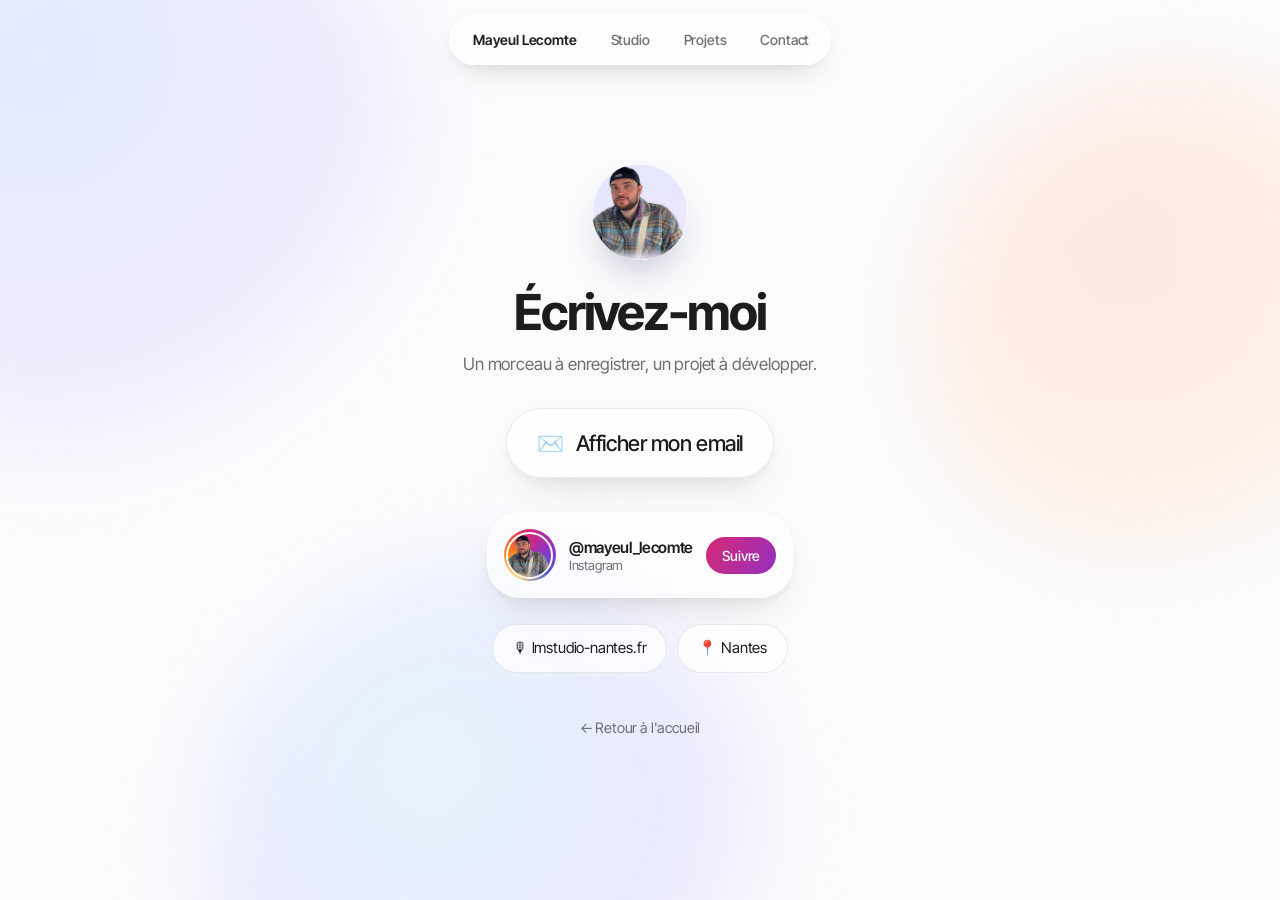
==== contact.html @ 8d869623 "Page Contact dédiée + carte Instagram, CSS/JS partagés" ====
<!DOCTYPE html>
<html lang="fr">
<head>
<meta charset="utf-8">
<meta name="viewport" content="width=device-width, initial-scale=1, viewport-fit=cover">

<title>Contact — Mayeul Lecomte</title>
<meta name="description" content="Contacter Mayeul Lecomte, créateur de LM Studio à Nantes et développeur : email et Instagram.">
<link rel="canonical" href="https://mayeullecomte.github.io/contact.html">
<meta name="robots" content="index, follow">
<meta name="theme-color" content="#fbfbfd">

<meta property="og:type" content="profile">
<meta property="og:site_name" content="Mayeul Lecomte">
<meta property="og:title" content="Contact — Mayeul Lecomte">
<meta property="og:description" content="Écrire à Mayeul Lecomte, créateur de LM Studio à Nantes.">
<meta property="og:url" content="https://mayeullecomte.github.io/contact.html">
<meta property="og:image" content="https://mayeullecomte.github.io/assets/og.jpg">
<meta property="og:locale" content="fr_FR">

<link rel="preconnect" href="https://fonts.googleapis.com">
<link rel="preconnect" href="https://fonts.gstatic.com" crossorigin>
<link href="https://fonts.googleapis.com/css2?family=Inter+Tight:wght@400;500;600;700&display=swap" rel="stylesheet">
<link rel="icon" href="data:image/svg+xml,<svg xmlns='http://www.w3.org/2000/svg' viewBox='0 0 100 100'><defs><linearGradient id='g' x1='0' y1='0' x2='1' y2='1'><stop offset='0' stop-color='%235e5ce6'/><stop offset='1' stop-color='%230a84ff'/></linearGradient></defs><circle cx='50' cy='50' r='44' fill='url(%23g)'/><circle cx='36' cy='34' r='13' fill='white' opacity='.6'/></svg>">
<link rel="apple-touch-icon" href="assets/icon.png">
<link rel="stylesheet" href="assets/style.css">
<style>
.contact-page{min-height:100svh;display:flex;flex-direction:column;justify-content:center;padding-top:120px}
.contact-page .avatar{
  width:96px;height:96px;border-radius:50%;margin:0 auto 26px;overflow:hidden;
  background:linear-gradient(155deg,#dfe7ff,#f4e6ff);
  box-shadow:0 20px 40px -18px rgba(30,40,90,.4), inset 0 0 0 1px rgba(255,255,255,.7);
}
.contact-page .avatar img{width:100%;height:100%;object-fit:cover;object-position:50% 18%}
.mail-line{
  display:inline-flex;align-items:center;gap:12px;margin-top:30px;padding:18px 30px;border-radius:999px;
  background:rgba(255,255,255,.75);border:1px solid var(--line);
  font-size:clamp(1rem,3.4vw,1.35rem);font-weight:500;letter-spacing:-.02em;text-decoration:none;
  backdrop-filter:blur(18px);-webkit-backdrop-filter:blur(18px);
  box-shadow:var(--shadow-soft);
  transition:transform .22s ease,background .25s ease;
}
.mail-line:hover{transform:translateY(-2px);background:#fff}
.insta{
  display:block;text-decoration:none;max-width:430px;margin:34px auto 0;padding:16px;
  border-radius:var(--r-lg);background:var(--glass);border:1px solid rgba(255,255,255,.75);
  backdrop-filter:saturate(180%) blur(22px);-webkit-backdrop-filter:saturate(180%) blur(22px);
  box-shadow:var(--shadow-soft);text-align:left;
  transition:transform .32s cubic-bezier(.2,.7,.3,1),box-shadow .32s ease;
}
.insta:hover{transform:translateY(-4px);box-shadow:0 6px 16px rgba(0,0,0,.05),0 28px 52px -24px rgba(0,0,0,.3)}
.insta-head{display:flex;align-items:center;gap:13px}
.ring{
  width:52px;height:52px;border-radius:50%;flex:none;padding:2.5px;display:block;
  background:conic-gradient(from 210deg,#feda75,#fa7e1e,#d62976,#962fbf,#4f5bd5,#feda75);
}
.ring img{width:100%;height:100%;border-radius:50%;object-fit:cover;object-position:50% 16%;border:2.5px solid var(--bg)}
.who{display:flex;flex-direction:column;line-height:1.25;flex:1;min-width:0}
.who b{font-size:15.5px;font-weight:600;letter-spacing:-.02em}
.who i{font-style:normal;font-size:13px;color:var(--muted)}
.follow{
  flex:none;font-size:14px;font-weight:500;color:#fff;padding:8px 16px;border-radius:999px;
  background:linear-gradient(120deg,#d62976,#962fbf);
}
.insta-grid{display:grid;grid-template-columns:repeat(3,1fr);gap:6px;margin-top:14px}
.insta-grid img{width:100%;aspect-ratio:1;object-fit:cover;border-radius:14px;background:rgba(0,0,0,.05)}
.insta-grid:empty{display:none}
.back{display:inline-block;margin-top:44px;font-size:14.5px;color:var(--muted);text-decoration:none}
.back:hover{color:var(--ink)}
</style>
</head>
<body>

<div class="sky" aria-hidden="true"><span></span><span></span><span></span></div>

<nav class="nav">
  <a class="brand" href="index.html">Mayeul Lecomte</a>
  <a href="index.html#studio">Studio</a>
  <a href="index.html#projets">Projets</a>
  <a class="keep" href="contact.html">Contact</a>
</nav>

<main>
  <section class="wrap contact contact-page">
    <div class="avatar"><img src="assets/mayeul.png" alt="Mayeul Lecomte" width="842" height="860"></div>
    <h2>Écrivez-moi</h2>
    <p>Un morceau à enregistrer, un projet à développer.</p>

    <div>
      <a class="mail-line reveal-mail" href="#"><span class="ico">✉️</span> <span class="lbl">Afficher mon email</span></a>
    </div>

    <a class="insta" id="insta" href="https://www.instagram.com/mayeul_lecomte/" target="_blank" rel="noopener">
      <div class="insta-head">
        <span class="ring"><img src="assets/mayeul.png" alt="" width="842" height="860"></span>
        <span class="who">
          <b>@mayeul_lecomte</b>
          <i>Instagram</i>
        </span>
        <span class="follow">Suivre</span>
      </div>
      <div class="insta-grid" id="instaGrid">
        <img src="assets/insta/1.jpg" alt="" loading="lazy">
        <img src="assets/insta/2.jpg" alt="" loading="lazy">
        <img src="assets/insta/3.jpg" alt="" loading="lazy">
      </div>
    </a>

    <div class="pills">
      <a class="pill" href="https://lmstudio-nantes.fr" target="_blank" rel="noopener">🎙 lmstudio-nantes.fr</a>
      <a class="pill" href="https://maps.apple.com/?q=88+Avenue+de+la+Baraudière,+44000+Nantes" target="_blank" rel="noopener">📍 Nantes</a>
    </div>

    <div><a class="back" href="index.html">← Retour à l'accueil</a></div>
  </section>
</main>

<script src="assets/site.js" defer></script>
</body>
</html>
---- assets/style.css ----
:root{
  --bg:#fbfbfd;
  --ink:#1d1d1f;
  --muted:#6e6e73;
  --line:rgba(0,0,0,.08);
  --glass:rgba(255,255,255,.62);
  --c1:#5e5ce6; --c2:#0a84ff; --c3:#ff6b5a; --c4:#ffb37a;
  --r-lg:34px; --r-md:24px;
  --shadow-soft:0 4px 12px rgba(0,0,0,.04), 0 18px 40px -18px rgba(0,0,0,.16);
  --maxw:1000px;
  --sans:-apple-system,BlinkMacSystemFont,"SF Pro Display","SF Pro Text","Inter Tight",Inter,"Helvetica Neue",Arial,sans-serif;
}
*{box-sizing:border-box}
html{-webkit-text-size-adjust:100%;scroll-behavior:smooth}
body{
  margin:0;background:var(--bg);color:var(--ink);font-family:var(--sans);
  font-size:17px;line-height:1.5;letter-spacing:-.01em;
  -webkit-font-smoothing:antialiased;overflow-x:hidden;
}
a{color:inherit}
h1,h2,h3{margin:0;font-weight:600;letter-spacing:-.035em;line-height:1.05}
p{margin:0}
img{max-width:100%;height:auto;display:block}
:focus-visible{outline:2.5px solid var(--c2);outline-offset:3px;border-radius:8px}

/* ambient */
.sky{position:fixed;inset:0;z-index:0;pointer-events:none;overflow:hidden}
.sky span{position:absolute;border-radius:50%;filter:blur(44px);opacity:.55}
.sky span:nth-child(1){width:48vw;height:48vw;left:-14vw;top:-10vw;background:radial-gradient(circle at 35% 30%,#cfe0ff,#e8ddff 58%,transparent 72%)}
.sky span:nth-child(2){width:40vw;height:40vw;right:-12vw;top:8vh;background:radial-gradient(circle at 40% 35%,#ffd9cf,#ffe9d6 58%,transparent 72%)}
.sky span:nth-child(3){width:44vw;height:44vw;left:16vw;bottom:-18vw;background:radial-gradient(circle at 40% 35%,#d6f0ff,#dcd9ff 58%,transparent 72%)}

/* nav */
.nav{
  position:fixed;z-index:40;top:14px;left:50%;transform:translateX(-50%);
  display:flex;align-items:center;gap:4px;padding:6px;
  background:var(--glass);backdrop-filter:saturate(180%) blur(22px);-webkit-backdrop-filter:saturate(180%) blur(22px);
  border:1px solid rgba(255,255,255,.7);border-radius:999px;
  box-shadow:0 2px 8px rgba(0,0,0,.04),0 12px 30px -14px rgba(0,0,0,.22);
  max-width:calc(100vw - 24px);
}
.nav a{
  padding:8px 15px;border-radius:999px;text-decoration:none;
  font-size:14px;font-weight:500;color:var(--muted);white-space:nowrap;
  transition:background .25s ease,color .25s ease;
}
.nav a:hover,.nav a:focus-visible{background:rgba(0,0,0,.05);color:var(--ink)}
.nav a.brand{color:var(--ink);font-weight:600;padding-left:17px}

main{position:relative;z-index:1}
.wrap{max-width:var(--maxw);margin:0 auto;padding-left:24px;padding-right:24px}
section{padding-top:clamp(64px,9vw,118px);padding-bottom:clamp(64px,9vw,118px)}
.eyebrow{font-size:13px;font-weight:600;color:var(--muted);display:flex;align-items:center;gap:9px;margin-bottom:16px}
.eyebrow i{width:9px;height:9px;border-radius:50%;background:linear-gradient(150deg,var(--c1),var(--c2))}
.eyebrow.warm i{background:linear-gradient(150deg,var(--c3),var(--c4))}

/* ---------- hero : la bulle-portrait ---------- */
.hero{padding-top:clamp(116px,14vw,156px);padding-bottom:clamp(48px,7vw,80px);text-align:center}
.stage{position:relative;width:min(310px,66vw);margin:0 auto;padding-bottom:6px}
.halo{
  position:absolute;left:6%;bottom:2%;width:88%;aspect-ratio:1;border-radius:50%;
  background:conic-gradient(from 200deg,#5e5ce6,#0a84ff,#6fd3e8,#ffb37a,#ff6b5a,#5e5ce6);
  filter:blur(36px);opacity:.4;
}
.disc{
  position:absolute;left:9%;bottom:0;width:82%;aspect-ratio:1;border-radius:50%;
  background:linear-gradient(160deg,rgba(255,255,255,.82),rgba(255,255,255,.42));
  backdrop-filter:blur(18px);-webkit-backdrop-filter:blur(18px);
  box-shadow:0 30px 70px -26px rgba(30,40,90,.4), inset 0 0 0 1px rgba(255,255,255,.75);
}
.disc::after{
  content:"";position:absolute;inset:0;border-radius:50%;
  background:radial-gradient(circle at 28% 18%,rgba(255,255,255,.9),transparent 38%);
}
.me{
  position:relative;z-index:2;width:100%;height:auto;display:block;
  filter:drop-shadow(0 18px 26px rgba(30,40,90,.28));
}
.orb{
  position:absolute;z-index:1;border-radius:50%;display:grid;place-items:center;
  background:
    radial-gradient(circle at 30% 24%,rgba(255,255,255,.95),rgba(255,255,255,.1) 34%,transparent 46%),
    var(--fill);
  box-shadow:0 22px 44px -18px rgba(30,40,90,.42);
  will-change:transform;
}
.orb b{font-size:12.5px;font-weight:600;color:#fff;text-shadow:0 1px 5px rgba(0,0,0,.25)}
.o1{z-index:3;width:27%;aspect-ratio:1;left:-13%;top:38%;--fill:linear-gradient(150deg,var(--c3),var(--c4))}
.o2{z-index:3;width:23%;aspect-ratio:1;right:-11%;top:58%;--fill:linear-gradient(150deg,var(--c1),var(--c2))}
.o3{width:13%;aspect-ratio:1;right:1%;top:3%;--fill:linear-gradient(150deg,#9be8d8,#6fd3e8)}
.o4{width:8.5%;aspect-ratio:1;left:1%;top:14%;--fill:linear-gradient(150deg,#ffd66b,#ffb05a)}
@keyframes bob{0%,100%{transform:translate3d(0,0,0)}50%{transform:translate3d(0,-14px,0)}}
.o1{animation:bob 7.5s ease-in-out infinite}
.o2{animation:bob 8.6s ease-in-out .6s infinite}
.o3{animation:bob 6.4s ease-in-out .3s infinite}
.o4{animation:bob 9.2s ease-in-out 1.1s infinite}

.hero h1{margin-top:clamp(24px,4vw,40px);font-size:clamp(2.6rem,9vw,5.2rem);font-weight:700;letter-spacing:-.05em}
.hero .role{
  margin-top:16px;font-size:clamp(1.05rem,2.6vw,1.32rem);color:var(--muted);letter-spacing:-.018em;
}
.hero .role b{color:var(--ink);font-weight:600}
.cta{display:flex;gap:11px;justify-content:center;flex-wrap:wrap;margin-top:28px}
.btn{
  display:inline-flex;align-items:center;gap:8px;padding:13px 24px;border-radius:999px;
  font-size:15px;font-weight:500;text-decoration:none;
  transition:transform .2s ease,box-shadow .25s ease,background .25s ease;
}
.btn-primary{background:var(--ink);color:#fff;box-shadow:0 10px 24px -12px rgba(0,0,0,.7)}
.btn-primary:hover{transform:translateY(-2px)}
.btn-ghost{background:rgba(255,255,255,.72);border:1px solid var(--line);backdrop-filter:blur(14px);-webkit-backdrop-filter:blur(14px)}
.btn-ghost:hover{transform:translateY(-2px);background:#fff}
.arrow{transition:transform .25s ease}
.reveal-mail .lbl{transition:opacity .2s ease}
.reveal-mail.shown .arrow{display:none}
.reveal-mail.shown{animation:pop .45s cubic-bezier(.2,.8,.3,1)}
@keyframes pop{0%{transform:scale(.94)}60%{transform:scale(1.03)}100%{transform:scale(1)}}
.copied{
  display:inline-block;margin-left:9px;font-size:12.5px;font-weight:500;opacity:.7;
}
.btn:hover .arrow{transform:translateX(3px)}

/* ---------- texte ---------- */
.intro{max-width:660px;margin:0 auto;text-align:center}
.intro p{font-size:clamp(1.15rem,2.7vw,1.5rem);line-height:1.45;letter-spacing:-.025em}
.intro p + p{margin-top:18px;font-size:17px;color:var(--muted);line-height:1.55;letter-spacing:-.01em}

/* ---------- cartes ---------- */
.card{
  display:block;text-decoration:none;padding:clamp(24px,3.2vw,36px);border-radius:var(--r-lg);
  background:var(--glass);backdrop-filter:saturate(180%) blur(22px);-webkit-backdrop-filter:saturate(180%) blur(22px);
  border:1px solid rgba(255,255,255,.75);box-shadow:var(--shadow-soft);
  transition:transform .34s cubic-bezier(.2,.7,.3,1),box-shadow .34s ease;
}
a.card:hover{transform:translateY(-5px);box-shadow:0 6px 16px rgba(0,0,0,.05),0 32px 60px -26px rgba(0,0,0,.3)}
.studio{display:flex;align-items:center;gap:26px;flex-wrap:wrap}
.studio .mark{
  width:64px;height:64px;border-radius:50%;flex:none;
  background:radial-gradient(circle at 30% 26%,rgba(255,255,255,.92),transparent 46%),linear-gradient(150deg,var(--c3),var(--c4));
  box-shadow:0 14px 28px -12px rgba(255,107,90,.85);
}
.studio .txt{flex:1 1 260px;min-width:0}
.studio h2{font-size:clamp(1.5rem,3.2vw,2rem)}
.studio p{color:var(--muted);margin-top:8px;font-size:16px}
.studio .go{display:inline-flex;align-items:center;gap:7px;font-size:15px;font-weight:500;white-space:nowrap}
.studio .go span{box-shadow:inset 0 -1px 0 rgba(0,0,0,.25)}

.grid3{display:grid;grid-template-columns:repeat(auto-fit,minmax(280px,1fr));gap:20px;margin-top:42px}
.proj{padding:26px 24px 24px;border-radius:var(--r-md);background:rgba(255,255,255,.66)}
.proj h3{font-size:19px;display:flex;align-items:center;gap:9px}
.proj h3 .arrow{color:var(--muted);font-weight:400}
.proj:hover h3 .arrow{transform:translate(3px,-3px)}
.proj p{margin-top:9px;font-size:14.5px;color:var(--muted);line-height:1.45}
.proj .tag{margin-top:16px;display:inline-block;font-size:12.5px;font-weight:500;color:var(--muted);padding:5px 11px;border-radius:999px;background:rgba(0,0,0,.045)}

/* ---------- contact ---------- */
.contact{text-align:center}
.contact h2{font-size:clamp(2rem,5.2vw,3.1rem);font-weight:700;letter-spacing:-.045em}
.contact p{color:var(--muted);margin-top:14px}
.pills{display:flex;gap:10px;justify-content:center;flex-wrap:wrap;margin-top:26px}
.pill{
  display:inline-flex;align-items:center;gap:9px;padding:12px 20px;border-radius:999px;
  background:rgba(255,255,255,.72);border:1px solid var(--line);font-size:15px;text-decoration:none;
  backdrop-filter:blur(16px);-webkit-backdrop-filter:blur(16px);
  transition:transform .2s ease,background .25s ease;
}
.pill:hover{transform:translateY(-2px);background:#fff}

footer{
  border-top:1px solid var(--line);padding:30px 0 42px;margin-top:clamp(60px,9vw,110px);
  font-size:13.5px;color:var(--muted);display:flex;justify-content:space-between;gap:14px;flex-wrap:wrap;
}
footer a{text-decoration:none}
footer a:hover{color:var(--ink)}

.rise{opacity:0;transform:translateY(22px);transition:opacity .7s cubic-bezier(.2,.7,.3,1),transform .7s cubic-bezier(.2,.7,.3,1)}
.rise.in{opacity:1;transform:none}

@media (max-width:820px){
  .grid3{grid-template-columns:1fr}
  .nav a{padding:8px 12px;font-size:13.5px}
  .studio{gap:18px}
}
@media (max-width:520px){
  body{font-size:16px}
  .nav a:not(.brand):not(.keep){display:none}
  .studio .go{width:100%}
}
@media (prefers-reduced-motion:reduce){
  *{animation:none!important;transition:none!important;scroll-behavior:auto!important}
  .rise{opacity:1;transform:none}
}
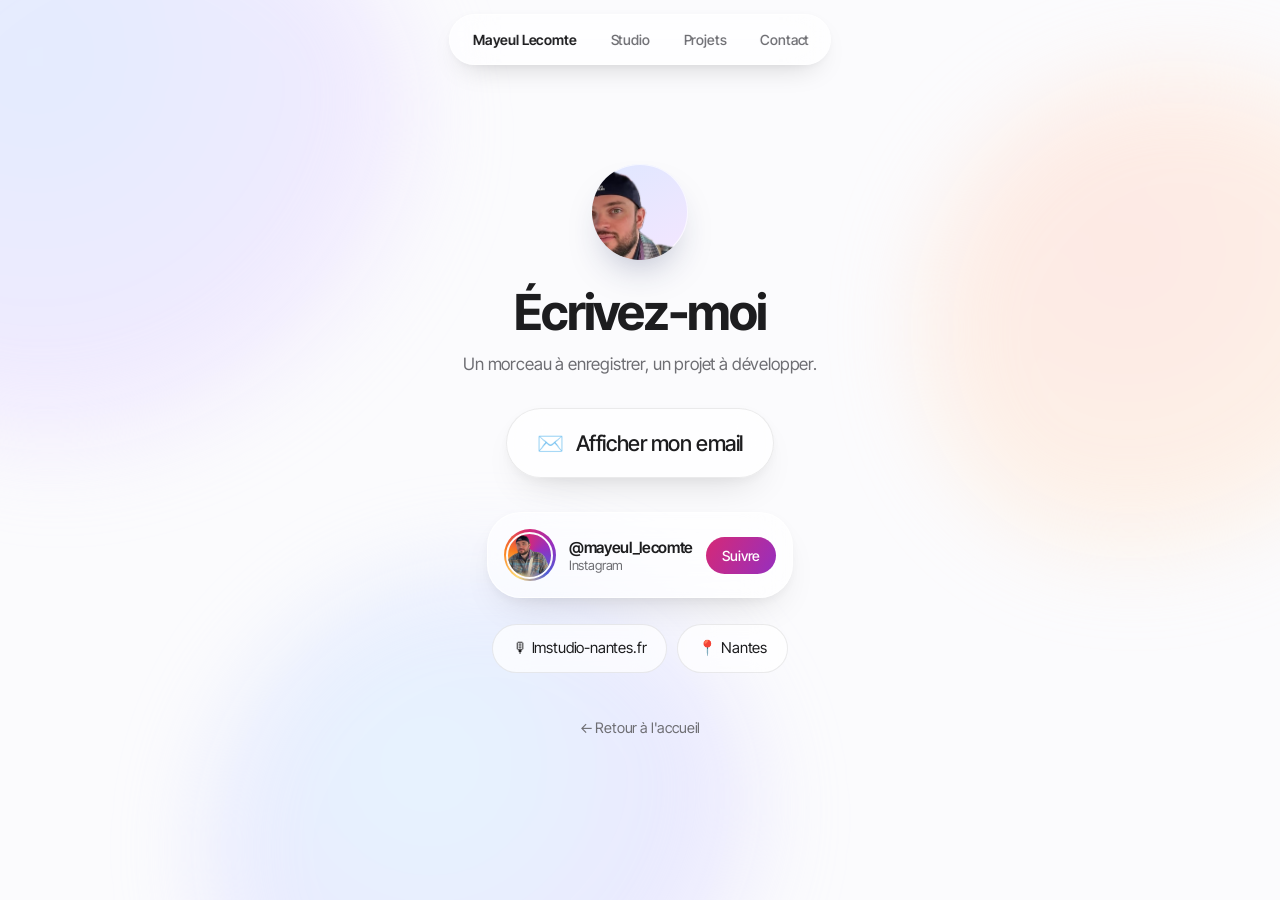
==== commit 3c723965: "Recadre l'avatar de la page contact sur le visage" ====
--- a/contact.html
+++ b/contact.html
@@ -31,7 +31,7 @@
   background:linear-gradient(155deg,#dfe7ff,#f4e6ff);
   box-shadow:0 20px 40px -18px rgba(30,40,90,.4), inset 0 0 0 1px rgba(255,255,255,.7);
 }
-.contact-page .avatar img{width:100%;height:100%;object-fit:cover;object-position:50% 18%}
+.contact-page .avatar img{width:205%;height:auto;max-width:none;margin-left:-52%;margin-top:1%;display:block}
 .mail-line{
   display:inline-flex;align-items:center;gap:12px;margin-top:30px;padding:18px 30px;border-radius:999px;
   background:rgba(255,255,255,.75);border:1px solid var(--line);
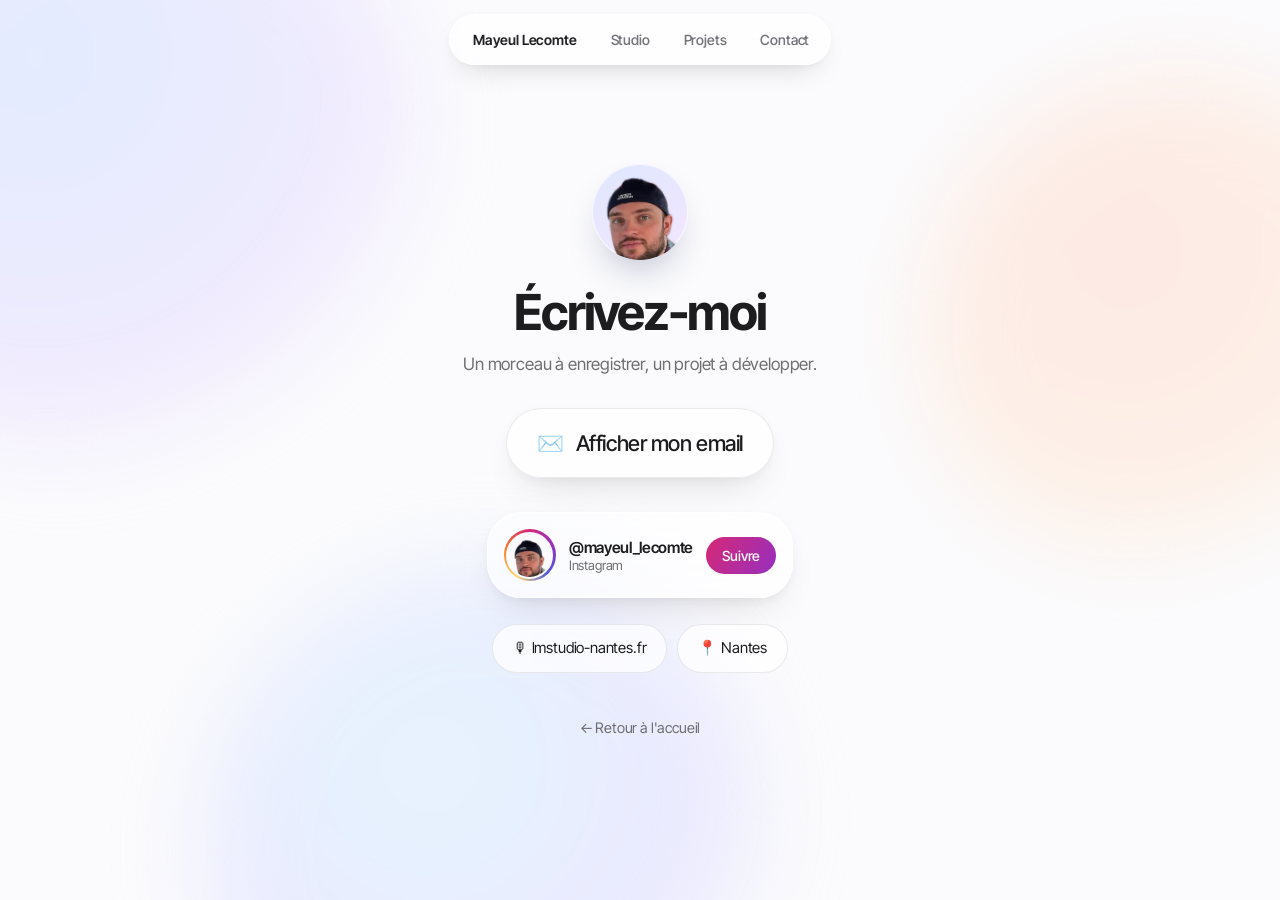
==== commit 5f390f7f: "Avatars recadres sur le visage" ====
--- a/contact.html
+++ b/contact.html
@@ -31,7 +31,7 @@
   background:linear-gradient(155deg,#dfe7ff,#f4e6ff);
   box-shadow:0 20px 40px -18px rgba(30,40,90,.4), inset 0 0 0 1px rgba(255,255,255,.7);
 }
-.contact-page .avatar img{width:205%;height:auto;max-width:none;margin-left:-52%;margin-top:1%;display:block}
+.contact-page .avatar img{width:200%;height:auto;max-width:none;margin-left:-21%;margin-top:9%;display:block}
 .mail-line{
   display:inline-flex;align-items:center;gap:12px;margin-top:30px;padding:18px 30px;border-radius:999px;
   background:rgba(255,255,255,.75);border:1px solid var(--line);
@@ -54,7 +54,8 @@
   width:52px;height:52px;border-radius:50%;flex:none;padding:2.5px;display:block;
   background:conic-gradient(from 210deg,#feda75,#fa7e1e,#d62976,#962fbf,#4f5bd5,#feda75);
 }
-.ring img{width:100%;height:100%;border-radius:50%;object-fit:cover;object-position:50% 16%;border:2.5px solid var(--bg)}
+.ring-in{display:block;width:100%;height:100%;border-radius:50%;overflow:hidden;border:2.5px solid var(--bg);background:var(--bg)}
+.ring-in img{width:200%;height:auto;max-width:none;margin-left:-21%;margin-top:9%;display:block}
 .who{display:flex;flex-direction:column;line-height:1.25;flex:1;min-width:0}
 .who b{font-size:15.5px;font-weight:600;letter-spacing:-.02em}
 .who i{font-style:normal;font-size:13px;color:var(--muted)}
@@ -92,7 +93,7 @@
 
     <a class="insta" id="insta" href="https://www.instagram.com/mayeul_lecomte/" target="_blank" rel="noopener">
       <div class="insta-head">
-        <span class="ring"><img src="assets/mayeul.png" alt="" width="842" height="860"></span>
+        <span class="ring"><span class="ring-in"><img src="assets/mayeul.png" alt="" width="842" height="860"></span></span>
         <span class="who">
           <b>@mayeul_lecomte</b>
           <i>Instagram</i>
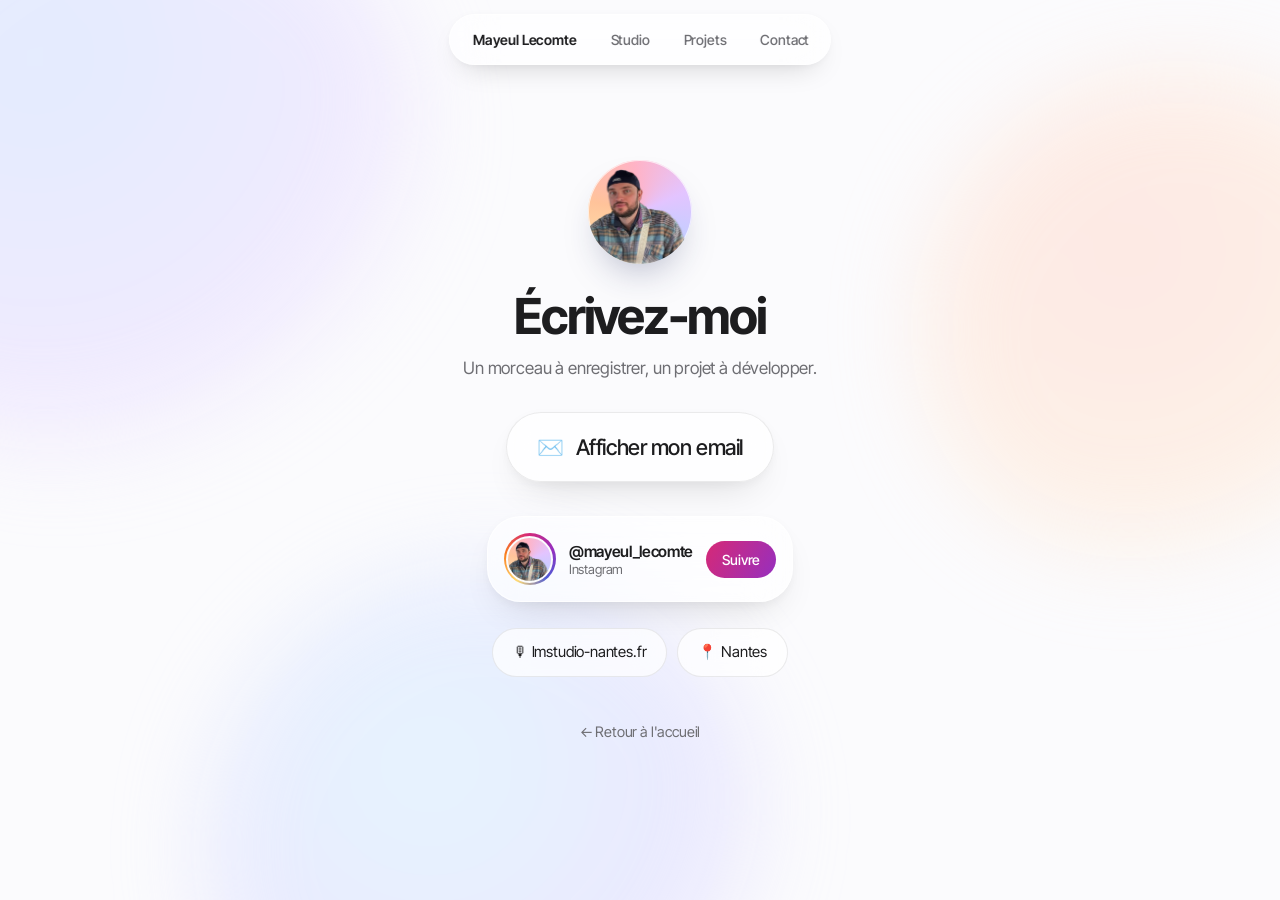
==== commit 1e4a309a: "Bulles dezoomees, degrade colore derriere" ====
--- a/contact.html
+++ b/contact.html
@@ -27,11 +27,11 @@
 <style>
 .contact-page{min-height:100svh;display:flex;flex-direction:column;justify-content:center;padding-top:120px}
 .contact-page .avatar{
-  width:96px;height:96px;border-radius:50%;margin:0 auto 26px;overflow:hidden;
-  background:linear-gradient(155deg,#dfe7ff,#f4e6ff);
+  width:104px;height:104px;border-radius:50%;margin:0 auto 26px;overflow:hidden;
+  background:conic-gradient(from 210deg,#ffe7ae,#ffc39a,#ffb3c6,#e3c4ff,#bcd0ff,#ffe7ae);
   box-shadow:0 20px 40px -18px rgba(30,40,90,.4), inset 0 0 0 1px rgba(255,255,255,.7);
 }
-.contact-page .avatar img{width:200%;height:auto;max-width:none;margin-left:-21%;margin-top:9%;display:block}
+.contact-page .avatar img{width:100%;height:auto;max-width:none;margin-top:6%;display:block}
 .mail-line{
   display:inline-flex;align-items:center;gap:12px;margin-top:30px;padding:18px 30px;border-radius:999px;
   background:rgba(255,255,255,.75);border:1px solid var(--line);
@@ -54,8 +54,8 @@
   width:52px;height:52px;border-radius:50%;flex:none;padding:2.5px;display:block;
   background:conic-gradient(from 210deg,#feda75,#fa7e1e,#d62976,#962fbf,#4f5bd5,#feda75);
 }
-.ring-in{display:block;width:100%;height:100%;border-radius:50%;overflow:hidden;border:2.5px solid var(--bg);background:var(--bg)}
-.ring-in img{width:200%;height:auto;max-width:none;margin-left:-21%;margin-top:9%;display:block}
+.ring-in{display:block;width:100%;height:100%;border-radius:50%;overflow:hidden;border:2.5px solid var(--bg);background:conic-gradient(from 210deg,#ffe7ae,#ffc39a,#ffb3c6,#e3c4ff,#bcd0ff,#ffe7ae)}
+.ring-in img{width:100%;height:auto;max-width:none;margin-top:8%;display:block}
 .who{display:flex;flex-direction:column;line-height:1.25;flex:1;min-width:0}
 .who b{font-size:15.5px;font-weight:600;letter-spacing:-.02em}
 .who i{font-style:normal;font-size:13px;color:var(--muted)}
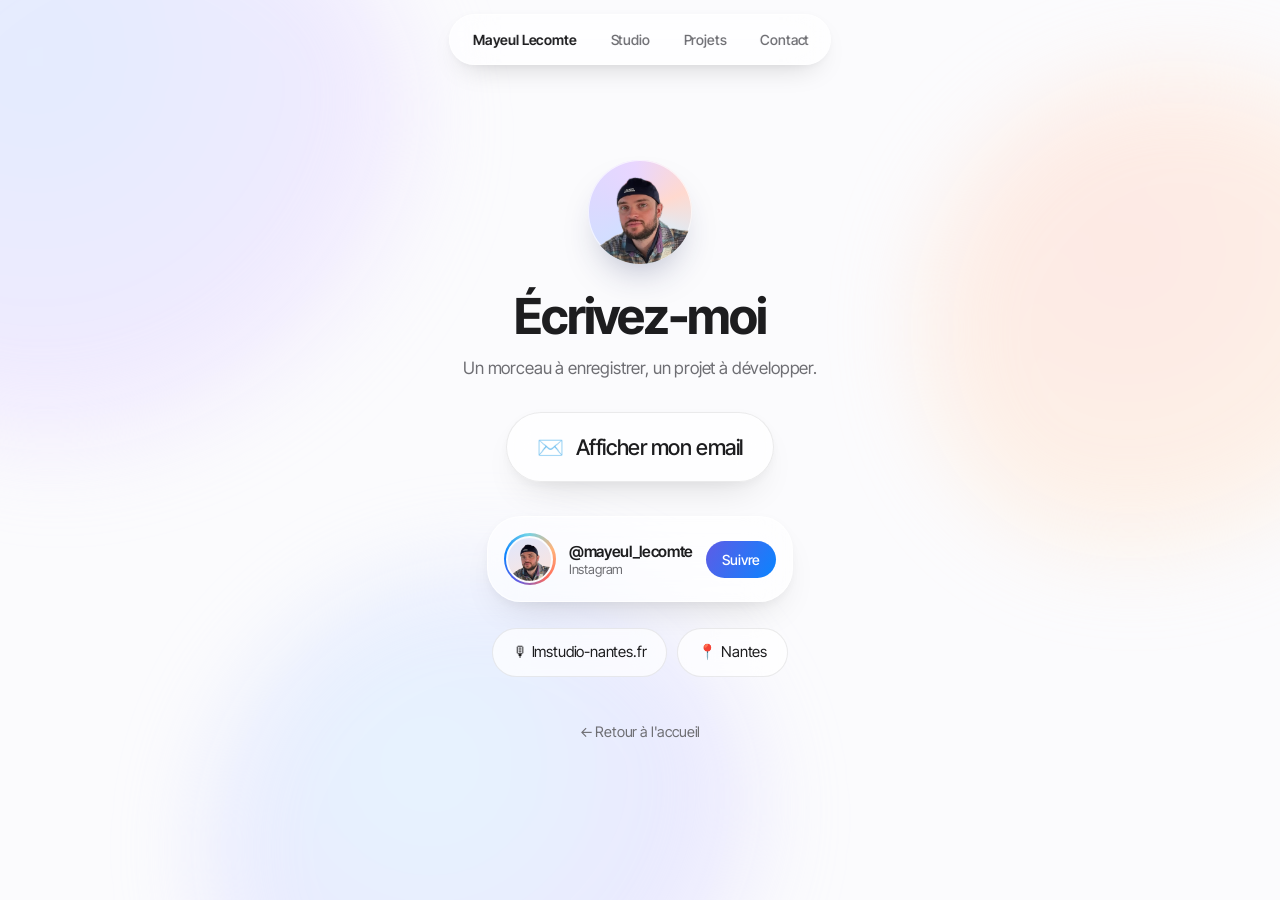
==== commit cf354901: "Cadrage centre sur la tete + nouvelles couleurs Instagram" ====
--- a/contact.html
+++ b/contact.html
@@ -28,10 +28,10 @@
 .contact-page{min-height:100svh;display:flex;flex-direction:column;justify-content:center;padding-top:120px}
 .contact-page .avatar{
   width:104px;height:104px;border-radius:50%;margin:0 auto 26px;overflow:hidden;
-  background:conic-gradient(from 210deg,#ffe7ae,#ffc39a,#ffb3c6,#e3c4ff,#bcd0ff,#ffe7ae);
+  background:conic-gradient(from 210deg,#cfe0ff,#dcd9ff,#e9d6ff,#ffd9cf,#d6f0ff,#cfe0ff);
   box-shadow:0 20px 40px -18px rgba(30,40,90,.4), inset 0 0 0 1px rgba(255,255,255,.7);
 }
-.contact-page .avatar img{width:100%;height:auto;max-width:none;margin-top:6%;display:block}
+.contact-page .avatar img{width:130%;height:auto;max-width:none;margin-left:4%;margin-top:13%;display:block}
 .mail-line{
   display:inline-flex;align-items:center;gap:12px;margin-top:30px;padding:18px 30px;border-radius:999px;
   background:rgba(255,255,255,.75);border:1px solid var(--line);
@@ -52,16 +52,16 @@
 .insta-head{display:flex;align-items:center;gap:13px}
 .ring{
   width:52px;height:52px;border-radius:50%;flex:none;padding:2.5px;display:block;
-  background:conic-gradient(from 210deg,#feda75,#fa7e1e,#d62976,#962fbf,#4f5bd5,#feda75);
+  background:conic-gradient(from 210deg,#5e5ce6,#0a84ff,#6fd3e8,#ffb37a,#ff6b5a,#5e5ce6);
 }
-.ring-in{display:block;width:100%;height:100%;border-radius:50%;overflow:hidden;border:2.5px solid var(--bg);background:conic-gradient(from 210deg,#ffe7ae,#ffc39a,#ffb3c6,#e3c4ff,#bcd0ff,#ffe7ae)}
-.ring-in img{width:100%;height:auto;max-width:none;margin-top:8%;display:block}
+.ring-in{display:block;width:100%;height:100%;border-radius:50%;overflow:hidden;border:2.5px solid var(--bg);background:linear-gradient(155deg,#dfe7ff,#ffe4d8)}
+.ring-in img{width:130%;height:auto;max-width:none;margin-left:4%;margin-top:13%;display:block}
 .who{display:flex;flex-direction:column;line-height:1.25;flex:1;min-width:0}
 .who b{font-size:15.5px;font-weight:600;letter-spacing:-.02em}
 .who i{font-style:normal;font-size:13px;color:var(--muted)}
 .follow{
   flex:none;font-size:14px;font-weight:500;color:#fff;padding:8px 16px;border-radius:999px;
-  background:linear-gradient(120deg,#d62976,#962fbf);
+  background:linear-gradient(120deg,var(--c1),var(--c2));
 }
 .insta-grid{display:grid;grid-template-columns:repeat(3,1fr);gap:6px;margin-top:14px}
 .insta-grid img{width:100%;aspect-ratio:1;object-fit:cover;border-radius:14px;background:rgba(0,0,0,.05)}
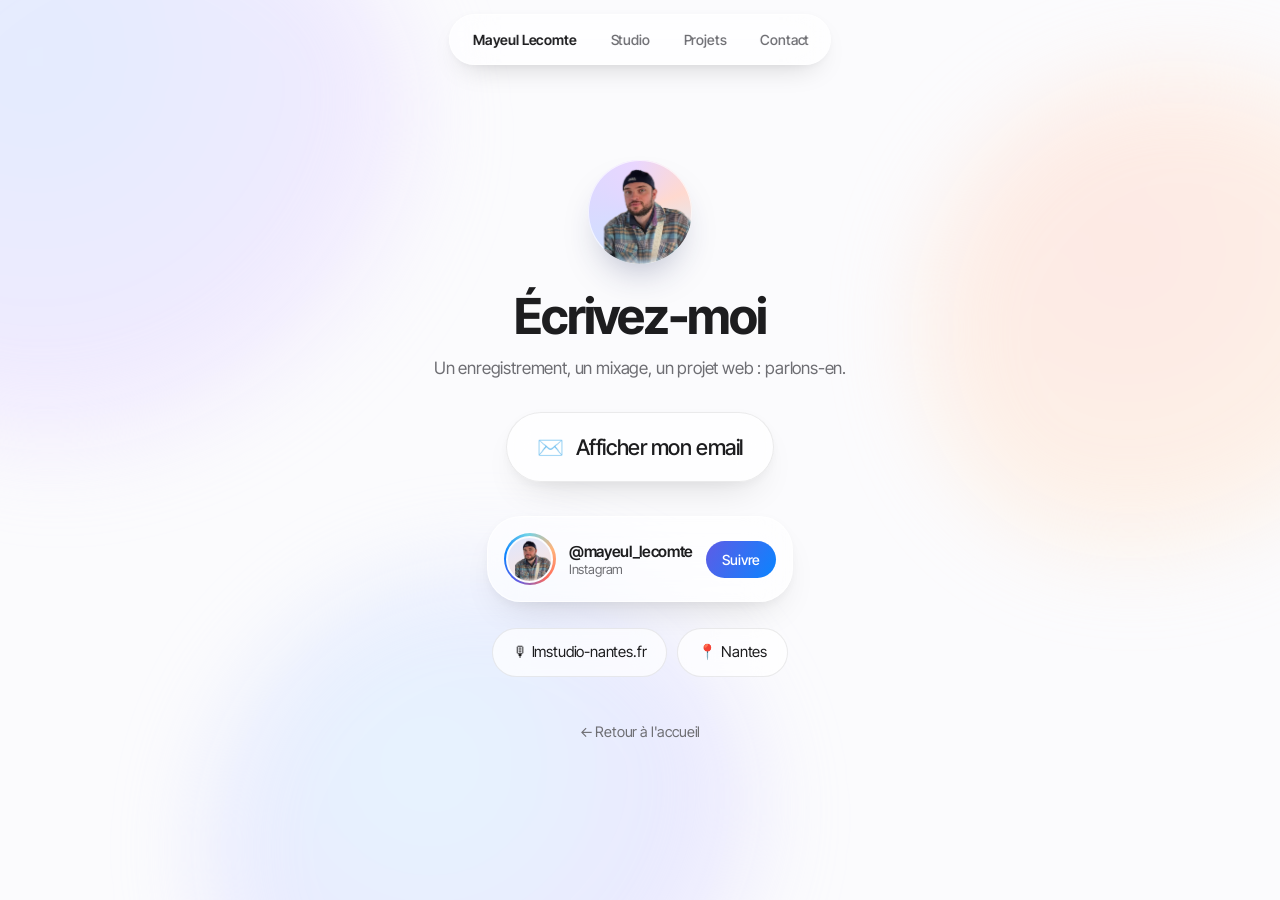
==== commit 093b30e7: "Positionnement ingenieur du son + developpeur, cadrage des bulles" ====
--- a/contact.html
+++ b/contact.html
@@ -5,7 +5,7 @@
 <meta name="viewport" content="width=device-width, initial-scale=1, viewport-fit=cover">
 
 <title>Contact — Mayeul Lecomte</title>
-<meta name="description" content="Contacter Mayeul Lecomte, créateur de LM Studio à Nantes et développeur : email et Instagram.">
+<meta name="description" content="Contacter Mayeul Lecomte, ingénieur du son et développeur à Nantes, fondateur de LM Studio : email et Instagram.">
 <link rel="canonical" href="https://mayeullecomte.github.io/contact.html">
 <meta name="robots" content="index, follow">
 <meta name="theme-color" content="#fbfbfd">
@@ -13,7 +13,7 @@
 <meta property="og:type" content="profile">
 <meta property="og:site_name" content="Mayeul Lecomte">
 <meta property="og:title" content="Contact — Mayeul Lecomte">
-<meta property="og:description" content="Écrire à Mayeul Lecomte, créateur de LM Studio à Nantes.">
+<meta property="og:description" content="Écrire à Mayeul Lecomte, ingénieur du son et développeur à Nantes.">
 <meta property="og:url" content="https://mayeullecomte.github.io/contact.html">
 <meta property="og:image" content="https://mayeullecomte.github.io/assets/og.jpg">
 <meta property="og:locale" content="fr_FR">
@@ -31,7 +31,7 @@
   background:conic-gradient(from 210deg,#cfe0ff,#dcd9ff,#e9d6ff,#ffd9cf,#d6f0ff,#cfe0ff);
   box-shadow:0 20px 40px -18px rgba(30,40,90,.4), inset 0 0 0 1px rgba(255,255,255,.7);
 }
-.contact-page .avatar img{width:130%;height:auto;max-width:none;margin-left:4%;margin-top:13%;display:block}
+.contact-page .avatar img{width:125%;height:auto;max-width:none;margin-left:-12.5%;margin-top:6%;display:block}
 .mail-line{
   display:inline-flex;align-items:center;gap:12px;margin-top:30px;padding:18px 30px;border-radius:999px;
   background:rgba(255,255,255,.75);border:1px solid var(--line);
@@ -55,7 +55,7 @@
   background:conic-gradient(from 210deg,#5e5ce6,#0a84ff,#6fd3e8,#ffb37a,#ff6b5a,#5e5ce6);
 }
 .ring-in{display:block;width:100%;height:100%;border-radius:50%;overflow:hidden;border:2.5px solid var(--bg);background:linear-gradient(155deg,#dfe7ff,#ffe4d8)}
-.ring-in img{width:130%;height:auto;max-width:none;margin-left:4%;margin-top:13%;display:block}
+.ring-in img{width:125%;height:auto;max-width:none;margin-left:-12.5%;margin-top:6%;display:block}
 .who{display:flex;flex-direction:column;line-height:1.25;flex:1;min-width:0}
 .who b{font-size:15.5px;font-weight:600;letter-spacing:-.02em}
 .who i{font-style:normal;font-size:13px;color:var(--muted)}
@@ -83,9 +83,9 @@
 
 <main>
   <section class="wrap contact contact-page">
-    <div class="avatar"><img src="assets/mayeul.png" alt="Mayeul Lecomte" width="842" height="860"></div>
+    <div class="avatar"><img src="assets/mayeul-rond.png" alt="Mayeul Lecomte" width="1086" height="860"></div>
     <h2>Écrivez-moi</h2>
-    <p>Un morceau à enregistrer, un projet à développer.</p>
+    <p>Un enregistrement, un mixage, un projet web&nbsp;: parlons-en.</p>
 
     <div>
       <a class="mail-line reveal-mail" href="#"><span class="ico">✉️</span> <span class="lbl">Afficher mon email</span></a>
@@ -93,7 +93,7 @@
 
     <a class="insta" id="insta" href="https://www.instagram.com/mayeul_lecomte/" target="_blank" rel="noopener">
       <div class="insta-head">
-        <span class="ring"><span class="ring-in"><img src="assets/mayeul.png" alt="" width="842" height="860"></span></span>
+        <span class="ring"><span class="ring-in"><img src="assets/mayeul-rond.png" alt="" width="1086" height="860"></span></span>
         <span class="who">
           <b>@mayeul_lecomte</b>
           <i>Instagram</i>
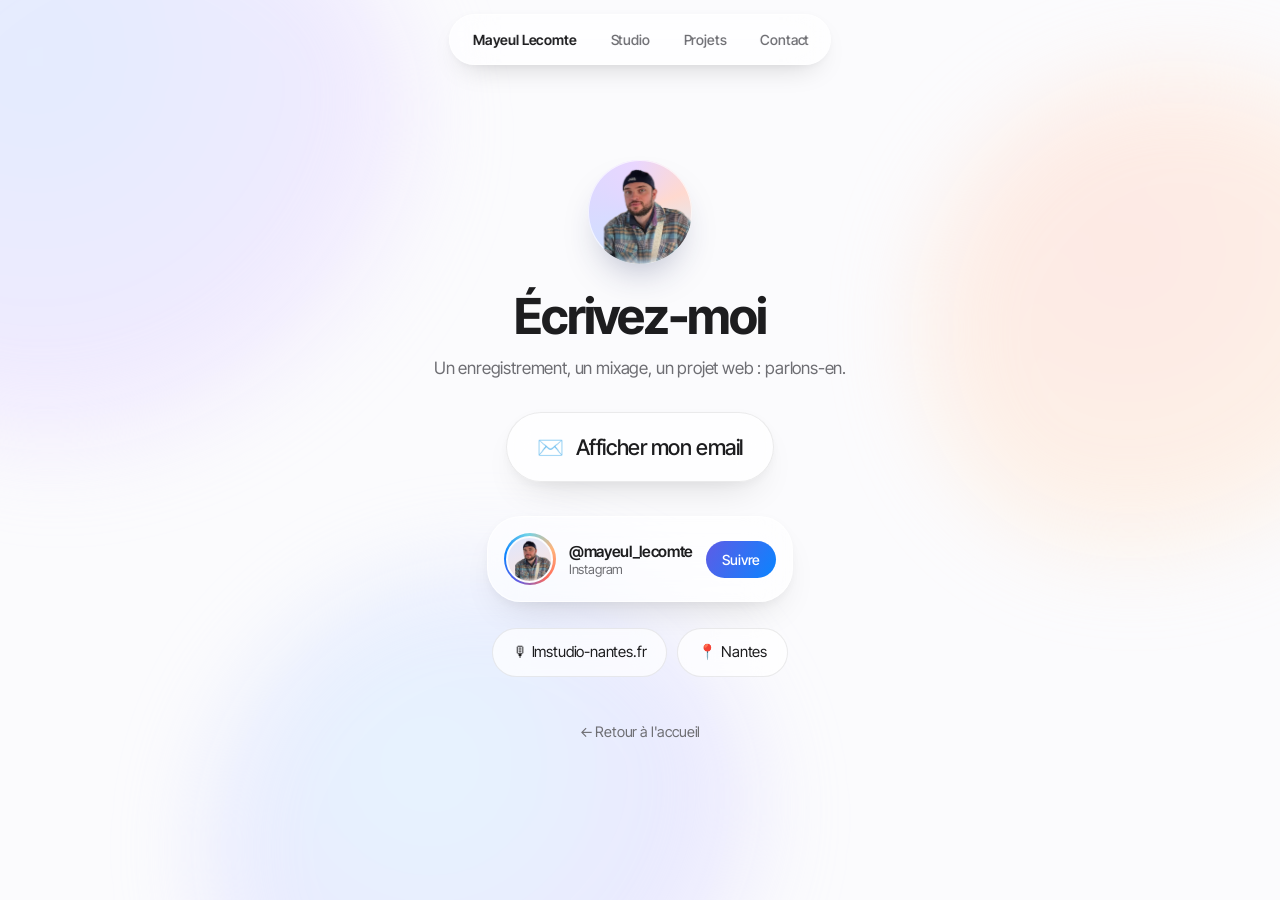
==== commit 205cbfe3: "Animations : ouverture orchestree, decor vivant, apparitions en cascade" ====
--- a/contact.html
+++ b/contact.html
@@ -24,15 +24,20 @@
 <link rel="icon" href="data:image/svg+xml,<svg xmlns='http://www.w3.org/2000/svg' viewBox='0 0 100 100'><defs><linearGradient id='g' x1='0' y1='0' x2='1' y2='1'><stop offset='0' stop-color='%235e5ce6'/><stop offset='1' stop-color='%230a84ff'/></linearGradient></defs><circle cx='50' cy='50' r='44' fill='url(%23g)'/><circle cx='36' cy='34' r='13' fill='white' opacity='.6'/></svg>">
 <link rel="apple-touch-icon" href="assets/icon.png">
 <link rel="stylesheet" href="assets/style.css">
+<noscript><style>.rise,.grid3 .card,.pills .pill{opacity:1!important;transform:none!important}</style></noscript>
 <style>
+.anim-title{animation:rise-in .8s cubic-bezier(.2,.8,.3,1) .26s both}
+.contact-page .contact-lede{animation:rise-in .8s cubic-bezier(.2,.8,.3,1) .34s both}
 .contact-page{min-height:100svh;display:flex;flex-direction:column;justify-content:center;padding-top:120px}
 .contact-page .avatar{
+  animation:pop-in .9s cubic-bezier(.2,.9,.3,1.25) .1s both;
   width:104px;height:104px;border-radius:50%;margin:0 auto 26px;overflow:hidden;
   background:conic-gradient(from 210deg,#cfe0ff,#dcd9ff,#e9d6ff,#ffd9cf,#d6f0ff,#cfe0ff);
   box-shadow:0 20px 40px -18px rgba(30,40,90,.4), inset 0 0 0 1px rgba(255,255,255,.7);
 }
 .contact-page .avatar img{width:125%;height:auto;max-width:none;margin-left:-12.5%;margin-top:6%;display:block}
 .mail-line{
+  animation:rise-in .8s cubic-bezier(.2,.8,.3,1) .42s both;
   display:inline-flex;align-items:center;gap:12px;margin-top:30px;padding:18px 30px;border-radius:999px;
   background:rgba(255,255,255,.75);border:1px solid var(--line);
   font-size:clamp(1rem,3.4vw,1.35rem);font-weight:500;letter-spacing:-.02em;text-decoration:none;
@@ -42,6 +47,7 @@
 }
 .mail-line:hover{transform:translateY(-2px);background:#fff}
 .insta{
+  animation:rise-in .8s cubic-bezier(.2,.8,.3,1) .56s both;
   display:block;text-decoration:none;max-width:430px;margin:34px auto 0;padding:16px;
   border-radius:var(--r-lg);background:var(--glass);border:1px solid rgba(255,255,255,.75);
   backdrop-filter:saturate(180%) blur(22px);-webkit-backdrop-filter:saturate(180%) blur(22px);
@@ -84,8 +90,8 @@
 <main>
   <section class="wrap contact contact-page">
     <div class="avatar"><img src="assets/mayeul-rond.png" alt="Mayeul Lecomte" width="1086" height="860"></div>
-    <h2>Écrivez-moi</h2>
-    <p>Un enregistrement, un mixage, un projet web&nbsp;: parlons-en.</p>
+    <h2 class="anim-title">Écrivez-moi</h2>
+    <p class="contact-lede">Un enregistrement, un mixage, un projet web&nbsp;: parlons-en.</p>
 
     <div>
       <a class="mail-line reveal-mail" href="#"><span class="ico">✉️</span> <span class="lbl">Afficher mon email</span></a>
@@ -107,7 +113,7 @@
       </div>
     </a>
 
-    <div class="pills">
+    <div class="pills reveal">
       <a class="pill" href="https://lmstudio-nantes.fr" target="_blank" rel="noopener">🎙 lmstudio-nantes.fr</a>
       <a class="pill" href="https://maps.apple.com/?q=88+Avenue+de+la+Baraudière,+44000+Nantes" target="_blank" rel="noopener">📍 Nantes</a>
     </div>
--- a/assets/style.css
+++ b/assets/style.css
@@ -190,3 +190,66 @@
   *{animation:none!important;transition:none!important;scroll-behavior:auto!important}
   .rise{opacity:1;transform:none}
 }
+
+/* ============================================================
+   ANIMATIONS
+   ============================================================ */
+
+/* --- séquence d'ouverture --- */
+@keyframes rise-in{from{opacity:0;transform:translateY(28px)}to{opacity:1;transform:none}}
+@keyframes pop-in{0%{opacity:0;transform:scale(.35)}68%{transform:scale(1.08)}100%{opacity:1;transform:scale(1)}}
+@keyframes nav-drop{from{opacity:0;transform:translate(-50%,-26px)}to{opacity:1;transform:translate(-50%,0)}}
+@keyframes photo-in{from{opacity:0;transform:translateY(30px) scale(.94)}to{opacity:1;transform:none}}
+@keyframes disc-in{from{opacity:0;transform:scale(.7)}to{opacity:1;transform:scale(1)}}
+@keyframes mask-up{from{transform:translateY(105%)}to{transform:translateY(0)}}
+
+.nav{animation:nav-drop .8s cubic-bezier(.2,.8,.3,1) .05s both}
+.me{animation:photo-in 1s cubic-bezier(.2,.8,.3,1) .18s both}
+.disc{animation:disc-in .9s cubic-bezier(.2,.8,.3,1) .1s both}
+.halo{animation:disc-in 1.2s ease-out .1s both, halo-spin 34s linear infinite 1.3s}
+.hero h1{overflow:hidden;padding-bottom:.14em;margin-bottom:-.14em}
+.hero h1 span.line{display:block;animation:mask-up .95s cubic-bezier(.2,.85,.25,1) .38s both}
+.hero .role{animation:rise-in .8s cubic-bezier(.2,.8,.3,1) .62s both}
+.hero .cta{animation:rise-in .8s cubic-bezier(.2,.8,.3,1) .76s both}
+
+/* les bulles arrivent une à une, puis se mettent à flotter */
+.o1{animation:pop-in .8s cubic-bezier(.2,.9,.3,1.3) .8s both, bob 7.5s ease-in-out 1.7s infinite}
+.o2{animation:pop-in .8s cubic-bezier(.2,.9,.3,1.3) .92s both, bob 8.6s ease-in-out 1.9s infinite}
+.o3{animation:pop-in .8s cubic-bezier(.2,.9,.3,1.3) 1.04s both, bob 6.4s ease-in-out 2.0s infinite}
+.o4{animation:pop-in .8s cubic-bezier(.2,.9,.3,1.3) 1.14s both, bob 9.2s ease-in-out 2.2s infinite}
+
+/* --- décor vivant --- */
+@keyframes halo-spin{to{transform:rotate(360deg)}}
+@keyframes drift{from{transform:translate3d(0,0,0) scale(1)}to{transform:translate3d(4vw,-3vh,0) scale(1.14)}}
+.sky span{animation:drift 26s ease-in-out infinite alternate}
+.sky span:nth-child(2){animation-duration:34s;animation-delay:-9s}
+.sky span:nth-child(3){animation-duration:30s;animation-delay:-17s}
+
+/* --- apparition au défilement, en cascade --- */
+.rise{transition-delay:calc(var(--i, 0) * 90ms)}
+.grid3 .card{opacity:0;transform:translateY(24px);transition:opacity .7s cubic-bezier(.2,.7,.3,1),transform .7s cubic-bezier(.2,.7,.3,1),box-shadow .32s ease}
+.grid3.in .card{opacity:1;transform:none}
+.grid3.in .card:nth-child(1){transition-delay:60ms}
+.grid3.in .card:nth-child(2){transition-delay:180ms}
+.grid3.in .card:nth-child(3){transition-delay:300ms}
+.pills .pill{opacity:0;transform:translateY(14px);transition:opacity .55s ease,transform .55s cubic-bezier(.2,.8,.3,1),background .25s ease}
+.pills.in .pill{opacity:1;transform:none}
+.pills.in .pill:nth-child(1){transition-delay:40ms}
+.pills.in .pill:nth-child(2){transition-delay:130ms}
+.pills.in .pill:nth-child(3){transition-delay:220ms}
+.pills.in .pill:nth-child(4){transition-delay:310ms}
+
+/* --- micro-interactions --- */
+.btn:active,.pill:active,.card.link:active{transform:translateY(1px) scale(.985)}
+.nav a{position:relative}
+.card .mark{transition:transform .5s cubic-bezier(.2,.8,.3,1)}
+a.card:hover .mark{transform:scale(1.08) rotate(8deg)}
+.insta:hover .ring{animation:halo-spin 6s linear infinite}
+.proj .tag{transition:background .3s ease,color .3s ease}
+a.proj:hover .tag{background:rgba(10,132,255,.1);color:var(--c2)}
+
+@media (prefers-reduced-motion:reduce){
+  .nav,.me,.disc,.halo,.hero h1 span.line,.hero .role,.hero .cta,
+  .o1,.o2,.o3,.o4,.sky span{animation:none!important}
+  .grid3 .card,.pills .pill{opacity:1!important;transform:none!important}
+}
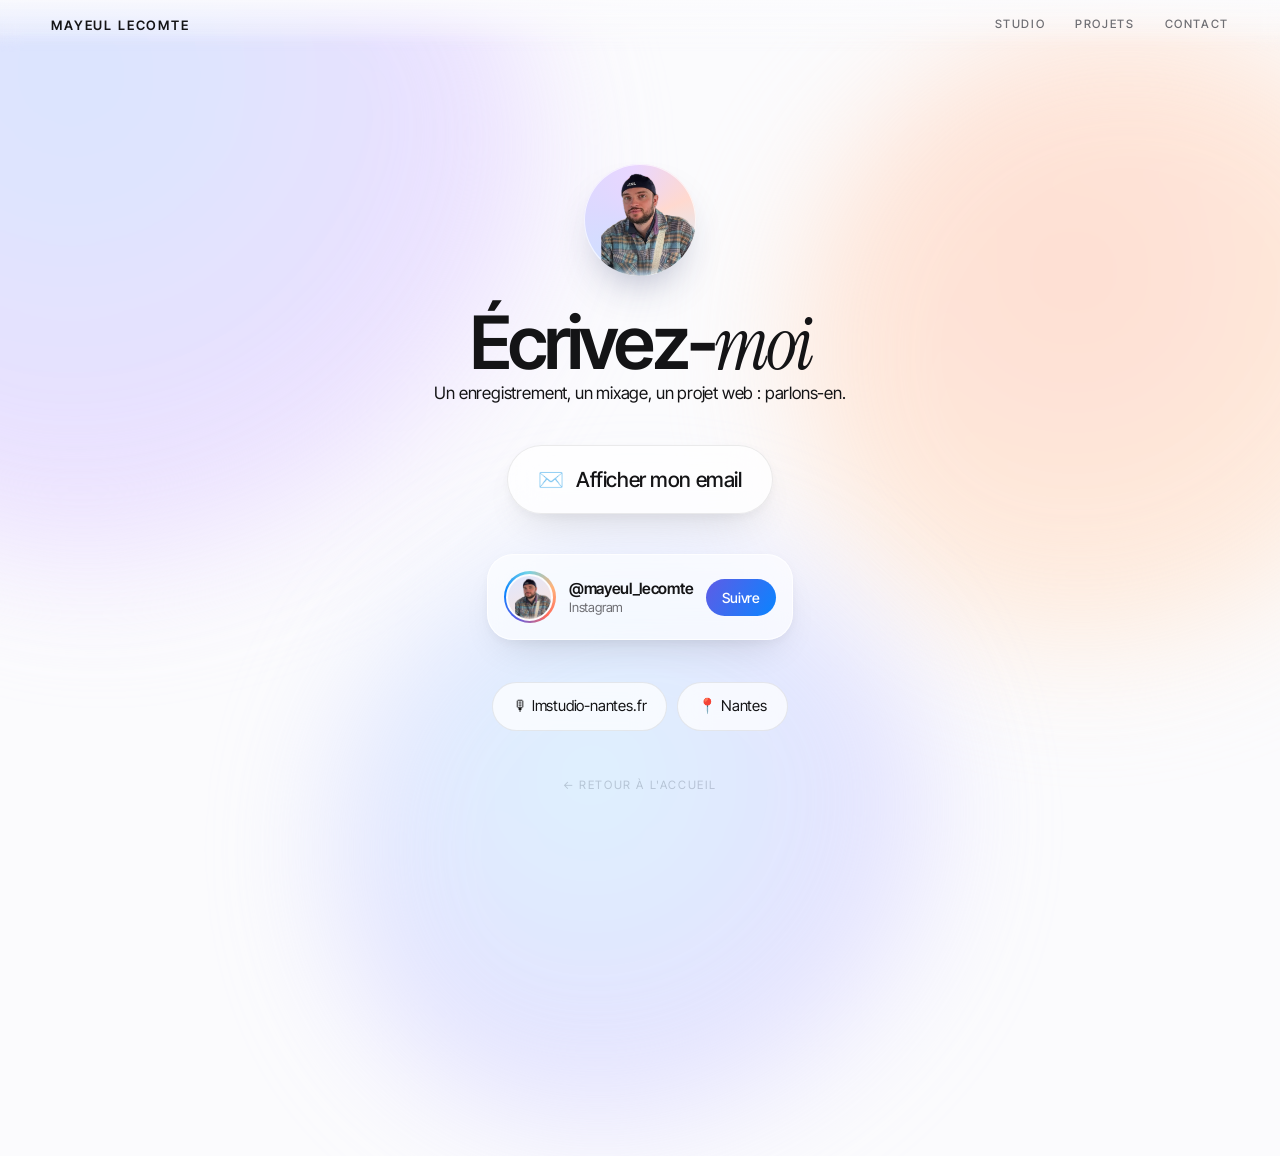
==== commit de480a71: "Refonte editoriale : hero plein cadre, typo large, panneau flottant, index de projets" ====
--- a/contact.html
+++ b/contact.html
@@ -20,78 +20,34 @@
 
 <link rel="preconnect" href="https://fonts.googleapis.com">
 <link rel="preconnect" href="https://fonts.gstatic.com" crossorigin>
-<link href="https://fonts.googleapis.com/css2?family=Inter+Tight:wght@400;500;600;700&display=swap" rel="stylesheet">
+<link href="https://fonts.googleapis.com/css2?family=Inter+Tight:wght@400;500;600;700&family=Instrument+Serif:ital@0;1&display=swap" rel="stylesheet">
 <link rel="icon" href="data:image/svg+xml,<svg xmlns='http://www.w3.org/2000/svg' viewBox='0 0 100 100'><defs><linearGradient id='g' x1='0' y1='0' x2='1' y2='1'><stop offset='0' stop-color='%235e5ce6'/><stop offset='1' stop-color='%230a84ff'/></linearGradient></defs><circle cx='50' cy='50' r='44' fill='url(%23g)'/><circle cx='36' cy='34' r='13' fill='white' opacity='.6'/></svg>">
 <link rel="apple-touch-icon" href="assets/icon.png">
 <link rel="stylesheet" href="assets/style.css">
-<noscript><style>.rise,.grid3 .card,.pills .pill{opacity:1!important;transform:none!important}</style></noscript>
+<noscript><style>.rise,.pills .pill{opacity:1!important;transform:none!important}</style></noscript>
 <style>
-.anim-title{animation:rise-in .8s cubic-bezier(.2,.8,.3,1) .26s both}
-.contact-page .contact-lede{animation:rise-in .8s cubic-bezier(.2,.8,.3,1) .34s both}
-.contact-page{min-height:100svh;display:flex;flex-direction:column;justify-content:center;padding-top:120px}
-.contact-page .avatar{
-  animation:pop-in .9s cubic-bezier(.2,.9,.3,1.25) .1s both;
-  width:104px;height:104px;border-radius:50%;margin:0 auto 26px;overflow:hidden;
-  background:conic-gradient(from 210deg,#cfe0ff,#dcd9ff,#e9d6ff,#ffd9cf,#d6f0ff,#cfe0ff);
-  box-shadow:0 20px 40px -18px rgba(30,40,90,.4), inset 0 0 0 1px rgba(255,255,255,.7);
-}
-.contact-page .avatar img{width:125%;height:auto;max-width:none;margin-left:-12.5%;margin-top:6%;display:block}
-.mail-line{
-  animation:rise-in .8s cubic-bezier(.2,.8,.3,1) .42s both;
-  display:inline-flex;align-items:center;gap:12px;margin-top:30px;padding:18px 30px;border-radius:999px;
-  background:rgba(255,255,255,.75);border:1px solid var(--line);
-  font-size:clamp(1rem,3.4vw,1.35rem);font-weight:500;letter-spacing:-.02em;text-decoration:none;
-  backdrop-filter:blur(18px);-webkit-backdrop-filter:blur(18px);
-  box-shadow:var(--shadow-soft);
-  transition:transform .22s ease,background .25s ease;
-}
-.mail-line:hover{transform:translateY(-2px);background:#fff}
-.insta{
-  animation:rise-in .8s cubic-bezier(.2,.8,.3,1) .56s both;
-  display:block;text-decoration:none;max-width:430px;margin:34px auto 0;padding:16px;
-  border-radius:var(--r-lg);background:var(--glass);border:1px solid rgba(255,255,255,.75);
-  backdrop-filter:saturate(180%) blur(22px);-webkit-backdrop-filter:saturate(180%) blur(22px);
-  box-shadow:var(--shadow-soft);text-align:left;
-  transition:transform .32s cubic-bezier(.2,.7,.3,1),box-shadow .32s ease;
-}
-.insta:hover{transform:translateY(-4px);box-shadow:0 6px 16px rgba(0,0,0,.05),0 28px 52px -24px rgba(0,0,0,.3)}
-.insta-head{display:flex;align-items:center;gap:13px}
-.ring{
-  width:52px;height:52px;border-radius:50%;flex:none;padding:2.5px;display:block;
-  background:conic-gradient(from 210deg,#5e5ce6,#0a84ff,#6fd3e8,#ffb37a,#ff6b5a,#5e5ce6);
-}
-.ring-in{display:block;width:100%;height:100%;border-radius:50%;overflow:hidden;border:2.5px solid var(--bg);background:linear-gradient(155deg,#dfe7ff,#ffe4d8)}
-.ring-in img{width:125%;height:auto;max-width:none;margin-left:-12.5%;margin-top:6%;display:block}
-.who{display:flex;flex-direction:column;line-height:1.25;flex:1;min-width:0}
-.who b{font-size:15.5px;font-weight:600;letter-spacing:-.02em}
-.who i{font-style:normal;font-size:13px;color:var(--muted)}
-.follow{
-  flex:none;font-size:14px;font-weight:500;color:#fff;padding:8px 16px;border-radius:999px;
-  background:linear-gradient(120deg,var(--c1),var(--c2));
-}
-.insta-grid{display:grid;grid-template-columns:repeat(3,1fr);gap:6px;margin-top:14px}
-.insta-grid img{width:100%;aspect-ratio:1;object-fit:cover;border-radius:14px;background:rgba(0,0,0,.05)}
-.insta-grid:empty{display:none}
-.back{display:inline-block;margin-top:44px;font-size:14.5px;color:var(--muted);text-decoration:none}
-.back:hover{color:var(--ink)}
+.contact-page h2{font-size:clamp(2.4rem,7vw,4.6rem);letter-spacing:-.05em}
+.contact-page h2 .s{font-family:var(--serif);font-style:italic;font-weight:400}
 </style>
 </head>
 <body>
 
-<div class="sky" aria-hidden="true"><span></span><span></span><span></span></div>
+<div class="wash" aria-hidden="true"><span></span><span></span><span></span></div>
 
-<nav class="nav">
-  <a class="brand" href="index.html">Mayeul Lecomte</a>
-  <a href="index.html#studio">Studio</a>
-  <a href="index.html#projets">Projets</a>
-  <a class="keep" href="contact.html">Contact</a>
-</nav>
+<header class="topbar">
+  <a class="mark" href="index.html">Mayeul Lecomte</a>
+  <nav>
+    <a href="index.html#studio">Studio</a>
+    <a href="index.html#projets">Projets</a>
+    <a class="keep" href="contact.html">Contact</a>
+  </nav>
+</header>
 
 <main>
-  <section class="wrap contact contact-page">
+  <section class="contact-page">
     <div class="avatar"><img src="assets/mayeul-rond.png" alt="Mayeul Lecomte" width="1086" height="860"></div>
-    <h2 class="anim-title">Écrivez-moi</h2>
-    <p class="contact-lede">Un enregistrement, un mixage, un projet web&nbsp;: parlons-en.</p>
+    <h2 class="anim-title">Écrivez-<span class="s">moi</span></h2>
+    <p class="contact-lede sub">Un enregistrement, un mixage, un projet web&nbsp;: parlons-en.</p>
 
     <div>
       <a class="mail-line reveal-mail" href="#"><span class="ico">✉️</span> <span class="lbl">Afficher mon email</span></a>
--- a/assets/style.css
+++ b/assets/style.css
@@ -1,255 +1,333 @@
+/* ============================================================
+   Mayeul Lecomte — feuille de style
+   Direction : éditoriale. Visuel plein cadre, typographie large,
+   panneaux flottants. Sans-serif pour l'interface, serif pour
+   les mots qui portent.
+   ============================================================ */
+
 :root{
-  --bg:#fbfbfd;
-  --ink:#1d1d1f;
+  --paper:#fbfbfd;
+  --ink:#141416;
   --muted:#6e6e73;
+  --hair:rgba(20,20,22,.12);
   --line:rgba(0,0,0,.08);
-  --glass:rgba(255,255,255,.62);
+  --glass:rgba(255,255,255,.66);
   --c1:#5e5ce6; --c2:#0a84ff; --c3:#ff6b5a; --c4:#ffb37a;
-  --r-lg:34px; --r-md:24px;
   --shadow-soft:0 4px 12px rgba(0,0,0,.04), 0 18px 40px -18px rgba(0,0,0,.16);
-  --maxw:1000px;
+  --maxw:1240px;
+  --gut:clamp(20px,4vw,56px);
   --sans:-apple-system,BlinkMacSystemFont,"SF Pro Display","SF Pro Text","Inter Tight",Inter,"Helvetica Neue",Arial,sans-serif;
+  --serif:"Instrument Serif",Georgia,"Times New Roman",serif;
 }
 *{box-sizing:border-box}
 html{-webkit-text-size-adjust:100%;scroll-behavior:smooth}
 body{
-  margin:0;background:var(--bg);color:var(--ink);font-family:var(--sans);
-  font-size:17px;line-height:1.5;letter-spacing:-.01em;
+  margin:0;background:var(--paper);color:var(--ink);font-family:var(--sans);
+  font-size:17px;line-height:1.5;letter-spacing:-.011em;
   -webkit-font-smoothing:antialiased;overflow-x:hidden;
 }
 a{color:inherit}
-h1,h2,h3{margin:0;font-weight:600;letter-spacing:-.035em;line-height:1.05}
+h1,h2,h3{margin:0;font-weight:600;letter-spacing:-.04em;line-height:1}
 p{margin:0}
 img{max-width:100%;height:auto;display:block}
-:focus-visible{outline:2.5px solid var(--c2);outline-offset:3px;border-radius:8px}
-
-/* ambient */
-.sky{position:fixed;inset:0;z-index:0;pointer-events:none;overflow:hidden}
-.sky span{position:absolute;border-radius:50%;filter:blur(44px);opacity:.55}
-.sky span:nth-child(1){width:48vw;height:48vw;left:-14vw;top:-10vw;background:radial-gradient(circle at 35% 30%,#cfe0ff,#e8ddff 58%,transparent 72%)}
-.sky span:nth-child(2){width:40vw;height:40vw;right:-12vw;top:8vh;background:radial-gradient(circle at 40% 35%,#ffd9cf,#ffe9d6 58%,transparent 72%)}
-.sky span:nth-child(3){width:44vw;height:44vw;left:16vw;bottom:-18vw;background:radial-gradient(circle at 40% 35%,#d6f0ff,#dcd9ff 58%,transparent 72%)}
-
-/* nav */
-.nav{
-  position:fixed;z-index:40;top:14px;left:50%;transform:translateX(-50%);
-  display:flex;align-items:center;gap:4px;padding:6px;
-  background:var(--glass);backdrop-filter:saturate(180%) blur(22px);-webkit-backdrop-filter:saturate(180%) blur(22px);
-  border:1px solid rgba(255,255,255,.7);border-radius:999px;
-  box-shadow:0 2px 8px rgba(0,0,0,.04),0 12px 30px -14px rgba(0,0,0,.22);
-  max-width:calc(100vw - 24px);
-}
-.nav a{
-  padding:8px 15px;border-radius:999px;text-decoration:none;
-  font-size:14px;font-weight:500;color:var(--muted);white-space:nowrap;
-  transition:background .25s ease,color .25s ease;
-}
-.nav a:hover,.nav a:focus-visible{background:rgba(0,0,0,.05);color:var(--ink)}
-.nav a.brand{color:var(--ink);font-weight:600;padding-left:17px}
-
-main{position:relative;z-index:1}
-.wrap{max-width:var(--maxw);margin:0 auto;padding-left:24px;padding-right:24px}
-section{padding-top:clamp(64px,9vw,118px);padding-bottom:clamp(64px,9vw,118px)}
-.eyebrow{font-size:13px;font-weight:600;color:var(--muted);display:flex;align-items:center;gap:9px;margin-bottom:16px}
-.eyebrow i{width:9px;height:9px;border-radius:50%;background:linear-gradient(150deg,var(--c1),var(--c2))}
-.eyebrow.warm i{background:linear-gradient(150deg,var(--c3),var(--c4))}
-
-/* ---------- hero : la bulle-portrait ---------- */
-.hero{padding-top:clamp(116px,14vw,156px);padding-bottom:clamp(48px,7vw,80px);text-align:center}
-.stage{position:relative;width:min(310px,66vw);margin:0 auto;padding-bottom:6px}
-.halo{
-  position:absolute;left:6%;bottom:2%;width:88%;aspect-ratio:1;border-radius:50%;
-  background:conic-gradient(from 200deg,#5e5ce6,#0a84ff,#6fd3e8,#ffb37a,#ff6b5a,#5e5ce6);
-  filter:blur(36px);opacity:.4;
-}
-.disc{
-  position:absolute;left:9%;bottom:0;width:82%;aspect-ratio:1;border-radius:50%;
-  background:linear-gradient(160deg,rgba(255,255,255,.82),rgba(255,255,255,.42));
-  backdrop-filter:blur(18px);-webkit-backdrop-filter:blur(18px);
-  box-shadow:0 30px 70px -26px rgba(30,40,90,.4), inset 0 0 0 1px rgba(255,255,255,.75);
-}
-.disc::after{
-  content:"";position:absolute;inset:0;border-radius:50%;
-  background:radial-gradient(circle at 28% 18%,rgba(255,255,255,.9),transparent 38%);
-}
-.me{
-  position:relative;z-index:2;width:100%;height:auto;display:block;
-  filter:drop-shadow(0 18px 26px rgba(30,40,90,.28));
+:focus-visible{outline:2.5px solid var(--c2);outline-offset:3px;border-radius:4px}
+
+.eyebrow{
+  font-size:11.5px;font-weight:600;text-transform:uppercase;letter-spacing:.16em;
+  color:var(--muted);
+}
+em.s{font-family:var(--serif);font-style:italic;font-weight:400;letter-spacing:-.01em}
+
+/* ---------- barre supérieure ---------- */
+.topbar{
+  position:fixed;z-index:50;top:0;left:0;right:0;
+  display:flex;align-items:center;justify-content:space-between;gap:20px;
+  padding:16px var(--gut);
+  background:linear-gradient(to bottom,rgba(251,251,253,.9),rgba(251,251,253,0));
+  backdrop-filter:blur(10px);-webkit-backdrop-filter:blur(10px);
+  -webkit-mask:linear-gradient(#000 62%,transparent);mask:linear-gradient(#000 62%,transparent);
+}
+.topbar .mark{
+  font-size:13px;font-weight:600;text-transform:uppercase;letter-spacing:.14em;
+  text-decoration:none;white-space:nowrap;
+}
+.topbar nav{display:flex;gap:clamp(14px,2.4vw,30px)}
+.topbar nav a{
+  font-size:11.5px;font-weight:500;text-transform:uppercase;letter-spacing:.14em;
+  color:var(--muted);text-decoration:none;padding-bottom:3px;position:relative;
+}
+.topbar nav a::after{
+  content:"";position:absolute;left:0;right:0;bottom:0;height:1px;background:var(--ink);
+  transform:scaleX(0);transform-origin:left;transition:transform .4s cubic-bezier(.2,.8,.3,1);
+}
+.topbar nav a:hover{color:var(--ink)}
+.topbar nav a:hover::after{transform:scaleX(1)}
+
+/* ---------- hero plein cadre ---------- */
+.hero{position:relative;min-height:100svh;display:flex;align-items:flex-end;overflow:hidden}
+.wash{position:absolute;inset:0;z-index:0;pointer-events:none}
+.wash span{position:absolute;border-radius:50%;filter:blur(60px)}
+.wash span:nth-child(1){width:62vw;height:62vw;left:-18vw;top:-14vw;background:radial-gradient(circle at 38% 32%,#d3e2ff,#e9dcff 58%,transparent 74%);opacity:.85}
+.wash span:nth-child(2){width:52vw;height:52vw;right:-14vw;top:2vh;background:radial-gradient(circle at 42% 38%,#ffd6c8,#ffe8d6 58%,transparent 74%);opacity:.8}
+.wash span:nth-child(3){width:48vw;height:48vw;left:26vw;bottom:-20vw;background:radial-gradient(circle at 42% 38%,#d2f0ff,#d9d6ff 58%,transparent 74%);opacity:.7}
+
+.hero-inner{
+  position:relative;z-index:2;width:100%;max-width:var(--maxw);margin:0 auto;
+  padding:0 var(--gut) clamp(96px,13vh,150px);
+  display:grid;grid-template-columns:1.14fr .86fr;align-items:end;gap:clamp(18px,3vw,44px);
+}
+.hero-text{padding-bottom:clamp(6px,2vw,26px)}
+.hero-text .eyebrow{margin-bottom:clamp(18px,2.6vw,26px)}
+.hero h1{
+  font-size:clamp(2.3rem,5.6vw,5rem);font-weight:600;line-height:.94;letter-spacing:-.045em;
+}
+.hero h1 .amp{
+  font-family:var(--serif);font-style:italic;font-weight:400;
+  font-size:1.06em;letter-spacing:0;padding-right:.06em;
+}
+.hero .lede{
+  margin-top:clamp(20px,2.6vw,30px);max-width:34ch;
+  font-size:clamp(1rem,1.5vw,1.14rem);color:var(--muted);line-height:1.5;
+}
+.cta-line{
+  display:inline-flex;align-items:center;gap:10px;margin-top:clamp(24px,3vw,34px);
+  font-size:14px;font-weight:500;text-transform:uppercase;letter-spacing:.12em;
+  text-decoration:none;padding-bottom:7px;border-bottom:1px solid var(--hair);
+  transition:border-color .3s ease,gap .3s ease;
+}
+.cta-line:hover{border-color:var(--ink);gap:15px}
+
+.hero-figure{position:relative;justify-self:end;width:100%;max-width:520px}
+.hero-figure .me{
+  width:100%;filter:drop-shadow(0 26px 42px rgba(30,36,64,.26));
+  position:relative;z-index:2;
+}
+.hero-figure .glow{
+  position:absolute;z-index:1;left:8%;bottom:4%;width:84%;aspect-ratio:1;border-radius:50%;
+  background:conic-gradient(from 210deg,var(--c1),var(--c2),#6fd3e8,var(--c4),var(--c3),var(--c1));
+  filter:blur(46px);opacity:.34;
 }
 .orb{
-  position:absolute;z-index:1;border-radius:50%;display:grid;place-items:center;
+  position:absolute;z-index:3;border-radius:50%;
   background:
     radial-gradient(circle at 30% 24%,rgba(255,255,255,.95),rgba(255,255,255,.1) 34%,transparent 46%),
     var(--fill);
-  box-shadow:0 22px 44px -18px rgba(30,40,90,.42);
-  will-change:transform;
-}
-.orb b{font-size:12.5px;font-weight:600;color:#fff;text-shadow:0 1px 5px rgba(0,0,0,.25)}
-.o1{z-index:3;width:27%;aspect-ratio:1;left:-13%;top:38%;--fill:linear-gradient(150deg,var(--c3),var(--c4))}
-.o2{z-index:3;width:23%;aspect-ratio:1;right:-11%;top:58%;--fill:linear-gradient(150deg,var(--c1),var(--c2))}
-.o3{width:13%;aspect-ratio:1;right:1%;top:3%;--fill:linear-gradient(150deg,#9be8d8,#6fd3e8)}
-.o4{width:8.5%;aspect-ratio:1;left:1%;top:14%;--fill:linear-gradient(150deg,#ffd66b,#ffb05a)}
-@keyframes bob{0%,100%{transform:translate3d(0,0,0)}50%{transform:translate3d(0,-14px,0)}}
-.o1{animation:bob 7.5s ease-in-out infinite}
-.o2{animation:bob 8.6s ease-in-out .6s infinite}
-.o3{animation:bob 6.4s ease-in-out .3s infinite}
-.o4{animation:bob 9.2s ease-in-out 1.1s infinite}
-
-.hero h1{margin-top:clamp(24px,4vw,40px);font-size:clamp(2.6rem,9vw,5.2rem);font-weight:700;letter-spacing:-.05em}
-.hero .role{
-  margin-top:16px;font-size:clamp(1.05rem,2.6vw,1.32rem);color:var(--muted);letter-spacing:-.018em;
-}
-.hero .role b{color:var(--ink);font-weight:600}
-.cta{display:flex;gap:11px;justify-content:center;flex-wrap:wrap;margin-top:28px}
-.btn{
-  display:inline-flex;align-items:center;gap:8px;padding:13px 24px;border-radius:999px;
-  font-size:15px;font-weight:500;text-decoration:none;
-  transition:transform .2s ease,box-shadow .25s ease,background .25s ease;
-}
-.btn-primary{background:var(--ink);color:#fff;box-shadow:0 10px 24px -12px rgba(0,0,0,.7)}
-.btn-primary:hover{transform:translateY(-2px)}
-.btn-ghost{background:rgba(255,255,255,.72);border:1px solid var(--line);backdrop-filter:blur(14px);-webkit-backdrop-filter:blur(14px)}
-.btn-ghost:hover{transform:translateY(-2px);background:#fff}
-.arrow{transition:transform .25s ease}
-.reveal-mail .lbl{transition:opacity .2s ease}
-.reveal-mail.shown .arrow{display:none}
-.reveal-mail.shown{animation:pop .45s cubic-bezier(.2,.8,.3,1)}
-@keyframes pop{0%{transform:scale(.94)}60%{transform:scale(1.03)}100%{transform:scale(1)}}
-.copied{
-  display:inline-block;margin-left:9px;font-size:12.5px;font-weight:500;opacity:.7;
-}
-.btn:hover .arrow{transform:translateX(3px)}
-
-/* ---------- texte ---------- */
-.intro{max-width:660px;margin:0 auto;text-align:center}
-.intro p{font-size:clamp(1.15rem,2.7vw,1.5rem);line-height:1.45;letter-spacing:-.025em}
-.intro p + p{margin-top:18px;font-size:17px;color:var(--muted);line-height:1.55;letter-spacing:-.01em}
-
-/* ---------- cartes ---------- */
-.card{
-  display:block;text-decoration:none;padding:clamp(24px,3.2vw,36px);border-radius:var(--r-lg);
-  background:var(--glass);backdrop-filter:saturate(180%) blur(22px);-webkit-backdrop-filter:saturate(180%) blur(22px);
-  border:1px solid rgba(255,255,255,.75);box-shadow:var(--shadow-soft);
-  transition:transform .34s cubic-bezier(.2,.7,.3,1),box-shadow .34s ease;
-}
-a.card:hover{transform:translateY(-5px);box-shadow:0 6px 16px rgba(0,0,0,.05),0 32px 60px -26px rgba(0,0,0,.3)}
-.studio{display:flex;align-items:center;gap:26px;flex-wrap:wrap}
-.studio .mark{
-  width:64px;height:64px;border-radius:50%;flex:none;
+  box-shadow:0 20px 40px -16px rgba(30,40,90,.42);
+}
+.o1{width:74px;height:74px;left:-4%;top:34%;--fill:linear-gradient(150deg,var(--c3),var(--c4))}
+.o2{width:52px;height:52px;right:2%;top:14%;--fill:linear-gradient(150deg,var(--c1),var(--c2))}
+
+/* panneau flottant */
+.panel{
+  position:absolute;z-index:4;left:var(--gut);bottom:clamp(22px,4vh,38px);
+  display:flex;align-items:center;gap:clamp(14px,2.4vw,26px);
+  padding:15px 20px;border-radius:18px;text-decoration:none;
+  background:var(--glass);border:1px solid rgba(255,255,255,.8);
+  backdrop-filter:saturate(180%) blur(20px);-webkit-backdrop-filter:saturate(180%) blur(20px);
+  box-shadow:var(--shadow-soft);
+  transition:transform .35s cubic-bezier(.2,.8,.3,1),box-shadow .35s ease;
+}
+.panel:hover{transform:translateY(-4px);box-shadow:0 8px 18px rgba(0,0,0,.05),0 30px 56px -26px rgba(0,0,0,.32)}
+.panel .dot{
+  width:34px;height:34px;border-radius:50%;flex:none;
   background:radial-gradient(circle at 30% 26%,rgba(255,255,255,.92),transparent 46%),linear-gradient(150deg,var(--c3),var(--c4));
-  box-shadow:0 14px 28px -12px rgba(255,107,90,.85);
-}
-.studio .txt{flex:1 1 260px;min-width:0}
-.studio h2{font-size:clamp(1.5rem,3.2vw,2rem)}
-.studio p{color:var(--muted);margin-top:8px;font-size:16px}
-.studio .go{display:inline-flex;align-items:center;gap:7px;font-size:15px;font-weight:500;white-space:nowrap}
-.studio .go span{box-shadow:inset 0 -1px 0 rgba(0,0,0,.25)}
-
-.grid3{display:grid;grid-template-columns:repeat(auto-fit,minmax(280px,1fr));gap:20px;margin-top:42px}
-.proj{padding:26px 24px 24px;border-radius:var(--r-md);background:rgba(255,255,255,.66)}
-.proj h3{font-size:19px;display:flex;align-items:center;gap:9px}
-.proj h3 .arrow{color:var(--muted);font-weight:400}
-.proj:hover h3 .arrow{transform:translate(3px,-3px)}
-.proj p{margin-top:9px;font-size:14.5px;color:var(--muted);line-height:1.45}
-.proj .tag{margin-top:16px;display:inline-block;font-size:12.5px;font-weight:500;color:var(--muted);padding:5px 11px;border-radius:999px;background:rgba(0,0,0,.045)}
+  box-shadow:0 10px 20px -10px rgba(255,107,90,.9);
+  transition:transform .5s cubic-bezier(.2,.8,.3,1);
+}
+.panel:hover .dot{transform:scale(1.1) rotate(10deg)}
+.panel b{display:block;font-size:15px;font-weight:600;letter-spacing:-.02em}
+.panel small{display:block;font-size:12.5px;color:var(--muted);margin-top:2px}
+.panel .go{font-size:15px;color:var(--muted);transition:transform .3s ease}
+.panel:hover .go{transform:translate(3px,-3px)}
+
+/* ---------- déclaration ---------- */
+.statement{padding:clamp(90px,14vw,180px) var(--gut);max-width:1080px;margin:0 auto}
+.statement p{
+  font-size:clamp(1.5rem,3.9vw,2.9rem);line-height:1.22;letter-spacing:-.035em;font-weight:400;
+}
+.statement p .s{font-family:var(--serif);font-style:italic}
+.statement .sub{
+  margin-top:clamp(24px,3vw,36px);max-width:62ch;
+  font-size:clamp(1rem,1.4vw,1.08rem);color:var(--muted);line-height:1.6;letter-spacing:-.008em;
+}
+
+/* ---------- index des projets ---------- */
+.index{padding:0 var(--gut) clamp(80px,12vw,150px);max-width:1080px;margin:0 auto}
+.index-head{display:flex;align-items:baseline;justify-content:space-between;gap:20px;flex-wrap:wrap;
+  padding-bottom:22px;border-bottom:1px solid var(--hair)}
+.index-head h2{font-size:clamp(1.7rem,4vw,2.6rem);font-weight:600}
+.row{
+  display:grid;grid-template-columns:minmax(150px,1fr) 2fr auto auto;
+  align-items:center;gap:clamp(14px,3vw,34px);
+  padding:clamp(22px,3vw,34px) 6px;border-bottom:1px solid var(--hair);
+  text-decoration:none;position:relative;
+  transition:padding-left .4s cubic-bezier(.2,.8,.3,1);
+}
+.row::before{
+  content:"";position:absolute;left:-14px;right:-14px;top:0;bottom:0;border-radius:14px;
+  background:rgba(20,20,22,.035);opacity:0;transition:opacity .35s ease;z-index:-1;
+}
+.row:hover::before{opacity:1}
+.row:hover{padding-left:16px}
+.row .t{font-size:clamp(1.25rem,2.4vw,1.75rem);font-weight:600;letter-spacing:-.035em}
+.row .d{font-size:14.5px;color:var(--muted);line-height:1.45}
+.row .tag{
+  font-size:11px;font-weight:600;text-transform:uppercase;letter-spacing:.12em;color:var(--muted);
+  white-space:nowrap;
+}
+.row .go{font-size:18px;color:var(--muted);transition:transform .35s cubic-bezier(.2,.8,.3,1)}
+.row:hover .go{transform:translate(5px,-5px);color:var(--ink)}
 
 /* ---------- contact ---------- */
-.contact{text-align:center}
-.contact h2{font-size:clamp(2rem,5.2vw,3.1rem);font-weight:700;letter-spacing:-.045em}
-.contact p{color:var(--muted);margin-top:14px}
-.pills{display:flex;gap:10px;justify-content:center;flex-wrap:wrap;margin-top:26px}
+.band{padding:clamp(80px,12vw,160px) var(--gut);max-width:1080px;margin:0 auto;text-align:center}
+.band h2{font-size:clamp(2.4rem,7vw,5rem);font-weight:600;letter-spacing:-.05em}
+.band h2 .s{font-family:var(--serif);font-style:italic;font-weight:400}
+.band .sub{margin-top:18px;color:var(--muted);font-size:clamp(1rem,1.5vw,1.1rem)}
+.pills{display:flex;gap:10px;justify-content:center;flex-wrap:wrap;margin-top:clamp(30px,4vw,42px)}
 .pill{
   display:inline-flex;align-items:center;gap:9px;padding:12px 20px;border-radius:999px;
   background:rgba(255,255,255,.72);border:1px solid var(--line);font-size:15px;text-decoration:none;
   backdrop-filter:blur(16px);-webkit-backdrop-filter:blur(16px);
-  transition:transform .2s ease,background .25s ease;
-}
-.pill:hover{transform:translateY(-2px);background:#fff}
+  transition:transform .2s ease,background .25s ease,border-color .25s ease;
+}
+.pill:hover{transform:translateY(-2px);background:#fff;border-color:var(--hair)}
+.copied{display:inline-block;margin-left:9px;font-size:12.5px;font-weight:500;opacity:.7}
 
 footer{
-  border-top:1px solid var(--line);padding:30px 0 42px;margin-top:clamp(60px,9vw,110px);
-  font-size:13.5px;color:var(--muted);display:flex;justify-content:space-between;gap:14px;flex-wrap:wrap;
+  border-top:1px solid var(--hair);margin:0 var(--gut);padding:26px 0 42px;
+  display:flex;justify-content:space-between;gap:14px;flex-wrap:wrap;
+  font-size:11.5px;text-transform:uppercase;letter-spacing:.12em;color:var(--muted);
 }
 footer a{text-decoration:none}
 footer a:hover{color:var(--ink)}
 
-.rise{opacity:0;transform:translateY(22px);transition:opacity .7s cubic-bezier(.2,.7,.3,1),transform .7s cubic-bezier(.2,.7,.3,1)}
-.rise.in{opacity:1;transform:none}
-
-@media (max-width:820px){
-  .grid3{grid-template-columns:1fr}
-  .nav a{padding:8px 12px;font-size:13.5px}
-  .studio{gap:18px}
-}
-@media (max-width:520px){
-  body{font-size:16px}
-  .nav a:not(.brand):not(.keep){display:none}
-  .studio .go{width:100%}
-}
-@media (prefers-reduced-motion:reduce){
-  *{animation:none!important;transition:none!important;scroll-behavior:auto!important}
-  .rise{opacity:1;transform:none}
-}
+/* ---------- page contact ---------- */
+.contact-page{
+  min-height:100svh;display:flex;flex-direction:column;justify-content:center;
+  padding:120px var(--gut) 60px;max-width:1080px;margin:0 auto;text-align:center;
+}
+.avatar{
+  width:112px;height:112px;border-radius:50%;margin:0 auto 30px;overflow:hidden;
+  background:conic-gradient(from 210deg,#cfe0ff,#dcd9ff,#e9d6ff,#ffd9cf,#d6f0ff,#cfe0ff);
+  box-shadow:0 22px 44px -20px rgba(30,40,90,.42), inset 0 0 0 1px rgba(255,255,255,.7);
+}
+.avatar img{width:125%;max-width:none;margin-left:-12.5%;margin-top:6%}
+.mail-line{
+  display:inline-flex;align-items:center;gap:12px;margin-top:clamp(26px,3.4vw,38px);
+  padding:18px 30px;border-radius:999px;text-decoration:none;
+  background:rgba(255,255,255,.75);border:1px solid var(--line);
+  font-size:clamp(1rem,3.2vw,1.3rem);font-weight:500;letter-spacing:-.02em;
+  backdrop-filter:blur(18px);-webkit-backdrop-filter:blur(18px);box-shadow:var(--shadow-soft);
+  transition:transform .22s ease,background .25s ease;
+}
+.mail-line:hover{transform:translateY(-2px);background:#fff}
+.insta{
+  display:block;text-decoration:none;max-width:430px;margin:clamp(28px,4vw,40px) auto 0;padding:16px;
+  border-radius:26px;background:var(--glass);border:1px solid rgba(255,255,255,.78);
+  backdrop-filter:saturate(180%) blur(20px);-webkit-backdrop-filter:saturate(180%) blur(20px);
+  box-shadow:var(--shadow-soft);text-align:left;
+  transition:transform .32s cubic-bezier(.2,.7,.3,1),box-shadow .32s ease;
+}
+.insta:hover{transform:translateY(-4px);box-shadow:0 6px 16px rgba(0,0,0,.05),0 28px 52px -24px rgba(0,0,0,.3)}
+.insta-head{display:flex;align-items:center;gap:13px}
+.ring{
+  width:52px;height:52px;border-radius:50%;flex:none;padding:2.5px;display:block;
+  background:conic-gradient(from 210deg,var(--c1),var(--c2),#6fd3e8,var(--c4),var(--c3),var(--c1));
+}
+.ring-in{
+  display:block;width:100%;height:100%;border-radius:50%;overflow:hidden;
+  border:2.5px solid var(--paper);background:linear-gradient(155deg,#dfe7ff,#ffe4d8);
+}
+.ring-in img{width:125%;max-width:none;margin-left:-12.5%;margin-top:6%}
+.who{display:flex;flex-direction:column;line-height:1.25;flex:1;min-width:0}
+.who b{font-size:15.5px;font-weight:600;letter-spacing:-.02em}
+.who i{font-style:normal;font-size:13px;color:var(--muted)}
+.follow{
+  flex:none;font-size:14px;font-weight:500;color:#fff;padding:8px 16px;border-radius:999px;
+  background:linear-gradient(120deg,var(--c1),var(--c2));
+}
+.insta-grid{display:grid;grid-template-columns:repeat(3,1fr);gap:6px;margin-top:14px}
+.insta-grid img{width:100%;aspect-ratio:1;object-fit:cover;border-radius:14px;background:rgba(0,0,0,.05)}
+.insta-grid:empty{display:none}
+.back{display:inline-block;margin-top:46px;font-size:11.5px;text-transform:uppercase;letter-spacing:.14em;color:var(--muted);text-decoration:none}
+.back:hover{color:var(--ink)}
 
 /* ============================================================
    ANIMATIONS
    ============================================================ */
-
-/* --- séquence d'ouverture --- */
 @keyframes rise-in{from{opacity:0;transform:translateY(28px)}to{opacity:1;transform:none}}
 @keyframes pop-in{0%{opacity:0;transform:scale(.35)}68%{transform:scale(1.08)}100%{opacity:1;transform:scale(1)}}
-@keyframes nav-drop{from{opacity:0;transform:translate(-50%,-26px)}to{opacity:1;transform:translate(-50%,0)}}
-@keyframes photo-in{from{opacity:0;transform:translateY(30px) scale(.94)}to{opacity:1;transform:none}}
-@keyframes disc-in{from{opacity:0;transform:scale(.7)}to{opacity:1;transform:scale(1)}}
-@keyframes mask-up{from{transform:translateY(105%)}to{transform:translateY(0)}}
-
-.nav{animation:nav-drop .8s cubic-bezier(.2,.8,.3,1) .05s both}
-.me{animation:photo-in 1s cubic-bezier(.2,.8,.3,1) .18s both}
-.disc{animation:disc-in .9s cubic-bezier(.2,.8,.3,1) .1s both}
-.halo{animation:disc-in 1.2s ease-out .1s both, halo-spin 34s linear infinite 1.3s}
-.hero h1{overflow:hidden;padding-bottom:.14em;margin-bottom:-.14em}
-.hero h1 span.line{display:block;animation:mask-up .95s cubic-bezier(.2,.85,.25,1) .38s both}
-.hero .role{animation:rise-in .8s cubic-bezier(.2,.8,.3,1) .62s both}
-.hero .cta{animation:rise-in .8s cubic-bezier(.2,.8,.3,1) .76s both}
-
-/* les bulles arrivent une à une, puis se mettent à flotter */
-.o1{animation:pop-in .8s cubic-bezier(.2,.9,.3,1.3) .8s both, bob 7.5s ease-in-out 1.7s infinite}
-.o2{animation:pop-in .8s cubic-bezier(.2,.9,.3,1.3) .92s both, bob 8.6s ease-in-out 1.9s infinite}
-.o3{animation:pop-in .8s cubic-bezier(.2,.9,.3,1.3) 1.04s both, bob 6.4s ease-in-out 2.0s infinite}
-.o4{animation:pop-in .8s cubic-bezier(.2,.9,.3,1.3) 1.14s both, bob 9.2s ease-in-out 2.2s infinite}
-
-/* --- décor vivant --- */
-@keyframes halo-spin{to{transform:rotate(360deg)}}
+@keyframes bar-in{from{opacity:0;transform:translateY(-18px)}to{opacity:1;transform:none}}
+@keyframes photo-in{from{opacity:0;transform:translateY(38px) scale(.96)}to{opacity:1;transform:none}}
+@keyframes glow-in{from{opacity:0;transform:scale(.7)}to{opacity:.34;transform:scale(1)}}
+@keyframes mask-up{from{transform:translateY(106%)}to{transform:translateY(0)}}
+@keyframes spin{to{transform:rotate(360deg)}}
 @keyframes drift{from{transform:translate3d(0,0,0) scale(1)}to{transform:translate3d(4vw,-3vh,0) scale(1.14)}}
-.sky span{animation:drift 26s ease-in-out infinite alternate}
-.sky span:nth-child(2){animation-duration:34s;animation-delay:-9s}
-.sky span:nth-child(3){animation-duration:30s;animation-delay:-17s}
-
-/* --- apparition au défilement, en cascade --- */
-.rise{transition-delay:calc(var(--i, 0) * 90ms)}
-.grid3 .card{opacity:0;transform:translateY(24px);transition:opacity .7s cubic-bezier(.2,.7,.3,1),transform .7s cubic-bezier(.2,.7,.3,1),box-shadow .32s ease}
-.grid3.in .card{opacity:1;transform:none}
-.grid3.in .card:nth-child(1){transition-delay:60ms}
-.grid3.in .card:nth-child(2){transition-delay:180ms}
-.grid3.in .card:nth-child(3){transition-delay:300ms}
-.pills .pill{opacity:0;transform:translateY(14px);transition:opacity .55s ease,transform .55s cubic-bezier(.2,.8,.3,1),background .25s ease}
+
+.topbar{animation:bar-in .85s cubic-bezier(.2,.8,.3,1) .05s both}
+.hero h1 .l{display:block;overflow:hidden;padding-bottom:.1em;margin-bottom:-.1em}
+.hero h1 .l>span{display:block;animation:mask-up 1s cubic-bezier(.2,.85,.25,1) both}
+.hero h1 .l:nth-child(1)>span{animation-delay:.3s}
+.hero h1 .l:nth-child(2)>span{animation-delay:.42s}
+.hero-text .eyebrow{animation:rise-in .8s cubic-bezier(.2,.8,.3,1) .2s both}
+.hero .lede{animation:rise-in .8s cubic-bezier(.2,.8,.3,1) .62s both}
+.cta-line{animation:rise-in .8s cubic-bezier(.2,.8,.3,1) .74s both}
+.hero-figure .me{animation:photo-in 1.1s cubic-bezier(.2,.8,.3,1) .3s both}
+.hero-figure .glow{animation:glow-in 1.2s ease-out .22s both, spin 36s linear infinite 1.4s}
+.o1{animation:pop-in .8s cubic-bezier(.2,.9,.3,1.3) .9s both}
+.o2{animation:pop-in .8s cubic-bezier(.2,.9,.3,1.3) 1.02s both}
+.panel{animation:rise-in .9s cubic-bezier(.2,.8,.3,1) 1.1s both}
+.wash span{animation:drift 26s ease-in-out infinite alternate}
+.wash span:nth-child(2){animation-duration:34s;animation-delay:-9s}
+.wash span:nth-child(3){animation-duration:30s;animation-delay:-17s}
+
+.rise{opacity:0;transform:translateY(26px);transition:opacity .8s cubic-bezier(.2,.7,.3,1),transform .8s cubic-bezier(.2,.7,.3,1)}
+.rise.in{opacity:1;transform:none}
+.row{opacity:0;transform:translateY(22px);transition:opacity .7s cubic-bezier(.2,.7,.3,1),transform .7s cubic-bezier(.2,.7,.3,1),padding-left .4s cubic-bezier(.2,.8,.3,1)}
+.index.in .row{opacity:1;transform:none}
+.index.in .row:nth-of-type(1){transition-delay:80ms}
+.index.in .row:nth-of-type(2){transition-delay:200ms}
+.pills .pill{opacity:0;transform:translateY(14px);transition:opacity .55s ease,transform .55s cubic-bezier(.2,.8,.3,1),background .25s ease,border-color .25s ease}
 .pills.in .pill{opacity:1;transform:none}
 .pills.in .pill:nth-child(1){transition-delay:40ms}
 .pills.in .pill:nth-child(2){transition-delay:130ms}
 .pills.in .pill:nth-child(3){transition-delay:220ms}
 .pills.in .pill:nth-child(4){transition-delay:310ms}
 
-/* --- micro-interactions --- */
-.btn:active,.pill:active,.card.link:active{transform:translateY(1px) scale(.985)}
-.nav a{position:relative}
-.card .mark{transition:transform .5s cubic-bezier(.2,.8,.3,1)}
-a.card:hover .mark{transform:scale(1.08) rotate(8deg)}
-.insta:hover .ring{animation:halo-spin 6s linear infinite}
-.proj .tag{transition:background .3s ease,color .3s ease}
-a.proj:hover .tag{background:rgba(10,132,255,.1);color:var(--c2)}
-
+.avatar{animation:pop-in .9s cubic-bezier(.2,.9,.3,1.25) .1s both}
+.anim-title{animation:rise-in .8s cubic-bezier(.2,.8,.3,1) .26s both}
+.contact-lede{animation:rise-in .8s cubic-bezier(.2,.8,.3,1) .34s both}
+.mail-line{animation:rise-in .8s cubic-bezier(.2,.8,.3,1) .44s both}
+.insta{animation:rise-in .8s cubic-bezier(.2,.8,.3,1) .58s both}
+.insta:hover .ring{animation:spin 6s linear infinite}
+.pill:active,.panel:active,.mail-line:active{transform:translateY(1px) scale(.99)}
+
+/* ---------- adaptation écran ---------- */
+@media (min-width:901px){
+  .hero h1 .l>span{white-space:nowrap}
+}
+@media (max-width:900px){
+  .hero{align-items:center;padding-top:96px}
+  .hero h1{font-size:clamp(2.4rem,9vw,4rem)}
+  .hero-inner{grid-template-columns:1fr;padding-bottom:clamp(120px,20vh,180px);gap:clamp(26px,6vw,44px)}
+  .hero-figure{justify-self:center;max-width:min(360px,74vw);order:-1}
+  .hero-text{text-align:left}
+  .hero .lede{max-width:none}
+  .panel{left:var(--gut);right:var(--gut)}
+  .row{grid-template-columns:1fr auto;gap:10px 18px}
+  .row .d{grid-column:1 / -1;order:3}
+  .row .tag{order:2;justify-self:end}
+  .row .go{order:4;justify-self:end;grid-row:1;grid-column:2}
+  .row .tag{grid-row:2}
+}
+@media (max-width:560px){
+  body{font-size:16px}
+  .topbar nav a:not(.keep){display:none}
+  .panel{gap:12px;padding:13px 16px}
+  .panel small{display:none}
+}
 @media (prefers-reduced-motion:reduce){
-  .nav,.me,.disc,.halo,.hero h1 span.line,.hero .role,.hero .cta,
-  .o1,.o2,.o3,.o4,.sky span{animation:none!important}
-  .grid3 .card,.pills .pill{opacity:1!important;transform:none!important}
-}
+  *{animation:none!important;transition:none!important;scroll-behavior:auto!important}
+  .rise,.row,.pills .pill{opacity:1!important;transform:none!important}
+  .hero-figure .glow{opacity:.34}
+}
